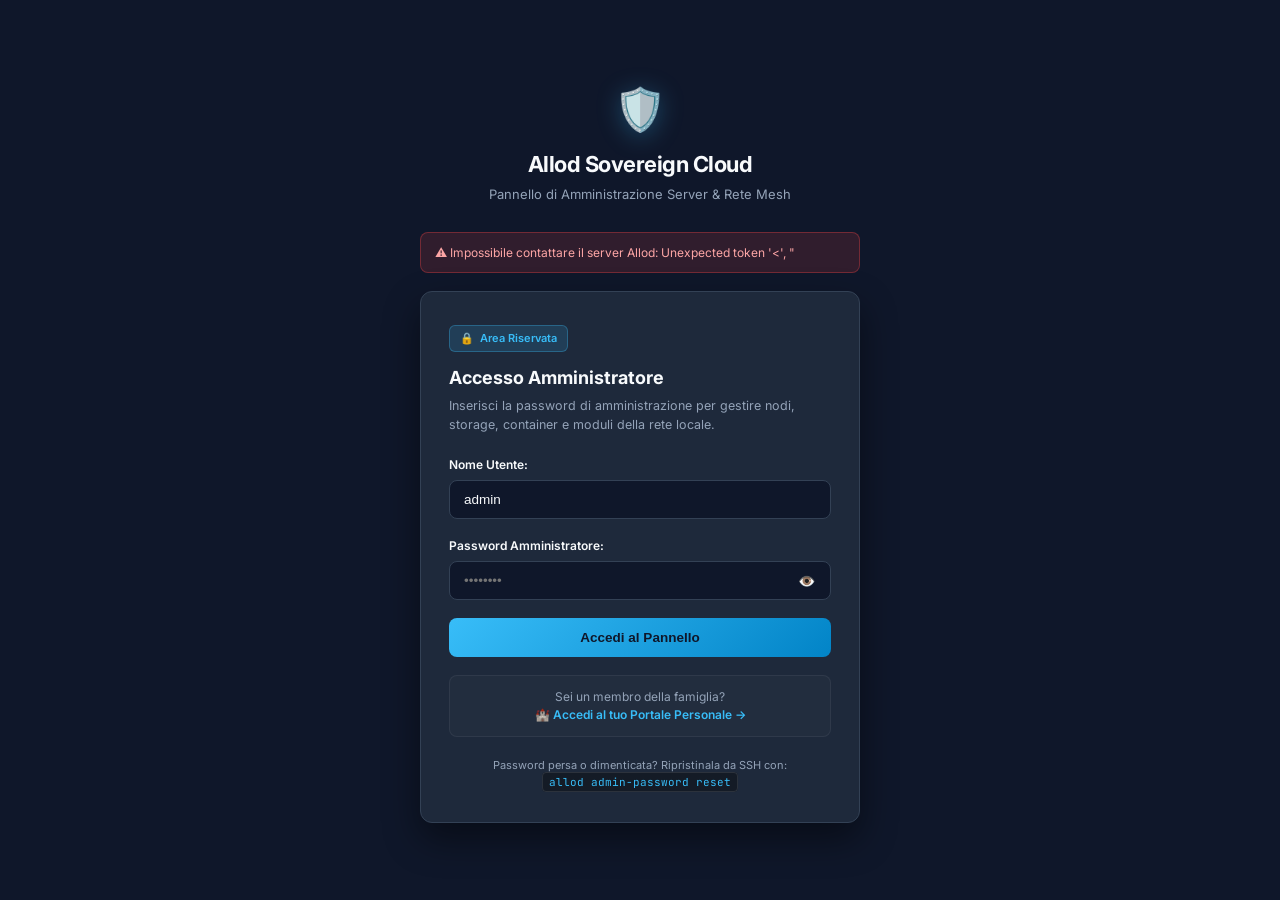
==== cmd/allod-panel/web/login.html @ a7abf9b8 "feat(security): implement panel admin protection and family user self-service portal" ====
<!DOCTYPE html>
<html lang="it">
<head>
  <meta charset="UTF-8">
  <meta name="viewport" content="width=device-width, initial-scale=1.0">
  <title>Allod — Accesso Amministratore</title>
  <link rel="stylesheet" href="style.css">
  <link rel="preconnect" href="https://fonts.googleapis.com">
  <link rel="preconnect" href="https://fonts.gstatic.com" crossorigin>
  <link href="https://fonts.googleapis.com/css2?family=Inter:wght@400;500;600;700&family=JetBrains+Mono:wght@400;500;600&display=swap" rel="stylesheet">
  <script>
    (function() {
      const saved = localStorage.getItem('allod_theme');
      if (saved && saved !== 'default') {
        document.documentElement.setAttribute('data-theme', saved);
      }
    })();
  </script>
  <style>
    body {
      background-color: var(--bg-dark, #0f172a);
      color: var(--text-main, #f8fafc);
      font-family: var(--font-main, 'Inter', sans-serif);
      min-height: 100vh;
      display: flex;
      flex-direction: column;
      align-items: center;
      justify-content: center;
      padding: 24px 16px;
      margin: 0;
    }
    .auth-container {
      width: 100%;
      max-width: 440px;
    }
    .auth-brand {
      text-align: center;
      margin-bottom: 28px;
    }
    .auth-logo-icon {
      font-size: 42px;
      display: inline-block;
      margin-bottom: 8px;
      filter: drop-shadow(0 4px 12px rgba(56, 189, 248, 0.3));
    }
    .auth-brand-title {
      font-size: 22px;
      font-weight: 700;
      letter-spacing: -0.5px;
      margin: 0;
      color: var(--text-main, #f8fafc);
    }
    .auth-brand-sub {
      font-size: 13px;
      color: var(--text-muted, #94a3b8);
      margin-top: 4px;
    }
    .auth-card {
      background: var(--card-bg, #1e293b);
      border: 1px solid var(--card-border, #334155);
      border-radius: var(--radius, 14px);
      padding: 32px 28px;
      box-shadow: 0 16px 36px rgba(0, 0, 0, 0.45);
      position: relative;
    }
    .card-header-badge {
      display: inline-flex;
      align-items: center;
      gap: 6px;
      padding: 4px 10px;
      border-radius: 6px;
      font-size: 11px;
      font-weight: 600;
      margin-bottom: 12px;
    }
    .badge-primary {
      background: var(--primary-light, rgba(56, 189, 248, 0.15));
      color: var(--primary, #38bdf8);
      border: 1px solid rgba(56, 189, 248, 0.3);
    }
    .badge-setup {
      background: rgba(245, 158, 11, 0.15);
      color: var(--warning, #f59e0b);
      border: 1px solid rgba(245, 158, 11, 0.3);
    }
    .auth-card-title {
      font-size: 18px;
      font-weight: 700;
      margin-bottom: 6px;
      color: var(--text-main, #f8fafc);
    }
    .auth-card-desc {
      font-size: 12.5px;
      color: var(--text-muted, #94a3b8);
      line-height: 1.5;
      margin-bottom: 22px;
    }
    .form-group {
      margin-bottom: 18px;
      position: relative;
    }
    .form-label {
      display: block;
      font-size: 12px;
      font-weight: 600;
      color: var(--text-main, #f8fafc);
      margin-bottom: 6px;
    }
    .input-wrapper {
      position: relative;
      display: flex;
      align-items: center;
    }
    .form-input {
      width: 100%;
      padding: 11px 40px 11px 14px;
      background: var(--input-bg, #0f172a);
      border: 1px solid var(--card-border, #334155);
      border-radius: 8px;
      color: var(--text-main, #f8fafc);
      font-size: 13.5px;
      outline: none;
      transition: var(--transition, all 0.2s);
    }
    .form-input:focus {
      border-color: var(--primary, #38bdf8);
      box-shadow: 0 0 0 3px var(--primary-light, rgba(56, 189, 248, 0.15));
    }
    .btn-toggle-eye {
      position: absolute;
      right: 12px;
      background: transparent;
      border: none;
      color: var(--text-muted, #94a3b8);
      cursor: pointer;
      font-size: 14px;
      padding: 4px;
    }
    .btn-toggle-eye:hover {
      color: var(--text-main, #f8fafc);
    }
    .auth-alert {
      padding: 11px 14px;
      border-radius: 8px;
      font-size: 12px;
      line-height: 1.45;
      margin-bottom: 18px;
      display: flex;
      align-items: flex-start;
      gap: 8px;
    }
    .auth-alert-danger {
      background: rgba(239, 68, 68, 0.15);
      border: 1px solid rgba(239, 68, 68, 0.35);
      color: #fca5a5;
    }
    .auth-alert-success {
      background: rgba(16, 185, 129, 0.15);
      border: 1px solid rgba(16, 185, 129, 0.35);
      color: #6ee7b7;
    }
    .btn-submit {
      width: 100%;
      padding: 12px 18px;
      background: var(--primary-gradient, linear-gradient(135deg, #38bdf8 0%, #0284c7 100%));
      color: var(--primary-text, #0f172a);
      border: none;
      border-radius: 8px;
      font-size: 13.5px;
      font-weight: 700;
      cursor: pointer;
      display: flex;
      align-items: center;
      justify-content: center;
      gap: 8px;
      transition: var(--transition, all 0.2s);
      margin-top: 10px;
    }
    .btn-submit:hover {
      filter: brightness(1.1);
      box-shadow: 0 4px 14px rgba(56, 189, 248, 0.35);
    }
    .btn-submit:disabled {
      opacity: 0.6;
      cursor: not-allowed;
    }
    .portal-link-box {
      margin-top: 18px;
      padding: 12px 14px;
      border-radius: 8px;
      background: rgba(255, 255, 255, 0.02);
      border: 1px solid rgba(255, 255, 255, 0.06);
      text-align: center;
      font-size: 12px;
      color: var(--text-muted, #94a3b8);
    }
    .portal-link-box a {
      color: var(--primary, #38bdf8);
      text-decoration: none;
      font-weight: 600;
    }
    .portal-link-box a:hover {
      text-decoration: underline;
    }
    .cli-note {
      text-align: center;
      margin-top: 20px;
      font-size: 11px;
      color: var(--text-muted, #94a3b8);
      line-height: 1.5;
    }
    .cli-note code {
      background: rgba(0, 0, 0, 0.35);
      border: 1px solid rgba(255, 255, 255, 0.1);
      padding: 2px 6px;
      border-radius: 4px;
      color: var(--primary, #38bdf8);
      font-family: 'JetBrains Mono', monospace;
    }
    .hidden { display: none !important; }
    .loading-spinner {
      display: inline-block;
      width: 14px;
      height: 14px;
      border: 2px solid rgba(255,255,255,0.3);
      border-radius: 50%;
      border-top-color: currentColor;
      animation: spin 0.8s linear infinite;
    }
    @keyframes spin {
      to { transform: rotate(360deg); }
    }
  </style>
</head>
<body>

  <div class="auth-container">
    <!-- Brand Header -->
    <div class="auth-brand">
      <div class="auth-logo-icon">🛡️</div>
      <h1 class="auth-brand-title">Allod Sovereign Cloud</h1>
      <p class="auth-brand-sub">Pannello di Amministrazione Server & Rete Mesh</p>
    </div>

    <!-- Alert Message -->
    <div id="auth-alert" class="auth-alert hidden"></div>

    <!-- 1. LOGIN CARD (Existing Setup) -->
    <div id="view-login" class="auth-card hidden">
      <div class="card-header-badge badge-primary">
        <span>🔒</span> <span>Area Riservata</span>
      </div>
      <h2 class="auth-card-title">Accesso Amministratore</h2>
      <p class="auth-card-desc">
        Inserisci la password di amministrazione per gestire nodi, storage, container e moduli della rete locale.
      </p>

      <form id="form-login" onsubmit="event.preventDefault(); submitLogin();">
        <div class="form-group">
          <label class="form-label" for="login-username">Nome Utente:</label>
          <div class="input-wrapper">
            <input type="text" id="login-username" class="form-input" value="admin" autocomplete="username" required>
          </div>
        </div>

        <div class="form-group">
          <label class="form-label" for="login-password">Password Amministratore:</label>
          <div class="input-wrapper">
            <input type="password" id="login-password" class="form-input" placeholder="••••••••" autocomplete="current-password" required>
            <button type="button" class="btn-toggle-eye" onclick="togglePassVisibility('login-password', this)">👁️</button>
          </div>
        </div>

        <button type="submit" id="btn-login" class="btn-submit">
          <span>Accedi al Pannello</span>
        </button>
      </form>

      <div class="portal-link-box">
        Sei un membro della famiglia?
        <br>
        <a href="/portal">🏰 Accedi al tuo Portale Personale →</a>
      </div>

      <div class="cli-note">
        Password persa o dimenticata? Ripristinala da SSH con:
        <br>
        <code>allod admin-password reset</code>
      </div>
    </div>

    <!-- 2. SETUP CARD (First Run) -->
    <div id="view-setup" class="auth-card hidden">
      <div class="card-header-badge badge-setup">
        <span>✨</span> <span>Primo Avvio Allod</span>
      </div>
      <h2 class="auth-card-title">Configurazione Iniziale</h2>
      <p class="auth-card-desc">
        Crea la password principale per proteggere il tuo server e abilitare la gestione di storage, utenti e moduli.
      </p>

      <form id="form-setup" onsubmit="event.preventDefault(); submitSetup();">
        <div class="form-group">
          <label class="form-label" for="setup-password">Nuova Password Amministratore:</label>
          <div class="input-wrapper">
            <input type="password" id="setup-password" class="form-input" placeholder="Minimo 6 caratteri" minlength="6" required>
            <button type="button" class="btn-toggle-eye" onclick="togglePassVisibility('setup-password', this)">👁️</button>
          </div>
        </div>

        <div class="form-group">
          <label class="form-label" for="setup-confirm">Conferma Password:</label>
          <div class="input-wrapper">
            <input type="password" id="setup-confirm" class="form-input" placeholder="Ripeti la password" minlength="6" required>
            <button type="button" class="btn-toggle-eye" onclick="togglePassVisibility('setup-confirm', this)">👁️</button>
          </div>
        </div>

        <button type="submit" id="btn-setup" class="btn-submit">
          <span>🚀 Attiva Server & Entra nella Dashboard</span>
        </button>
      </form>

      <div class="cli-note">
        La password sarà protetta con derivazione crittografica e salt univoco salvato nel database locale <code>state.db</code>.
      </div>
    </div>

    <!-- 3. LOADING CARD -->
    <div id="view-loading" class="auth-card" style="text-align: center; padding: 48px 24px;">
      <div class="loading-spinner" style="width: 28px; height: 28px; border-width: 3px; color: var(--primary, #38bdf8); margin-bottom: 12px;"></div>
      <div style="font-size: 13.5px; color: var(--text-muted, #94a3b8);">Verifica stato sicurezza server...</div>
    </div>

  </div>

  <script>
    function showAlert(msg, isError = true) {
      const el = document.getElementById('auth-alert');
      el.className = 'auth-alert ' + (isError ? 'auth-alert-danger' : 'auth-alert-success');
      el.innerHTML = (isError ? '⚠️ ' : '✓ ') + msg;
      el.classList.remove('hidden');
    }

    function hideAlert() {
      document.getElementById('auth-alert').classList.add('hidden');
    }

    function togglePassVisibility(inputId, btn) {
      const input = document.getElementById(inputId);
      if (input.type === 'password') {
        input.type = 'text';
        btn.innerText = '🙈';
      } else {
        input.type = 'password';
        btn.innerText = '👁️';
      }
    }

    async function checkStatus() {
      try {
        const res = await fetch('/api/auth/status');
        const data = await res.json();

        document.getElementById('view-loading').classList.add('hidden');

        if (data.status === 'ok') {
          const authData = data.data || {};
          if (authData.authenticated) {
            // Already logged in as admin, go straight to dashboard
            window.location.href = '/';
            return;
          }

          if (authData.configured) {
            document.getElementById('view-login').classList.remove('hidden');
            setTimeout(() => document.getElementById('login-password').focus(), 100);
          } else {
            document.getElementById('view-setup').classList.remove('hidden');
            setTimeout(() => document.getElementById('setup-password').focus(), 100);
          }
        } else {
          showAlert('Errore verifica stato server: ' + (data.message || 'sconosciuto'));
          document.getElementById('view-login').classList.remove('hidden');
        }
      } catch (err) {
        document.getElementById('view-loading').classList.add('hidden');
        showAlert('Impossibile contattare il server Allod: ' + err.message);
        document.getElementById('view-login').classList.remove('hidden');
      }
    }

    async function submitLogin() {
      hideAlert();
      const btn = document.getElementById('btn-login');
      const username = document.getElementById('login-username').value.trim();
      const password = document.getElementById('login-password').value;

      btn.disabled = true;
      btn.innerHTML = '<span class="loading-spinner"></span> <span>Accesso in corso...</span>';

      try {
        const res = await fetch('/api/auth/login', {
          method: 'POST',
          headers: { 'Content-Type': 'application/json' },
          body: JSON.stringify({ username, password })
        });
        const data = await res.json();

        if (res.ok && data.status === 'ok') {
          btn.innerHTML = '<span>✓ Accesso Riuscito!</span>';
          window.location.href = '/';
        } else {
          showAlert(data.message || 'Credenziali non valide');
          btn.disabled = false;
          btn.innerHTML = '<span>Accedi al Pannello</span>';
          document.getElementById('login-password').focus();
        }
      } catch (err) {
        showAlert('Errore di connessione: ' + err.message);
        btn.disabled = false;
        btn.innerHTML = '<span>Accedi al Pannello</span>';
      }
    }

    async function submitSetup() {
      hideAlert();
      const btn = document.getElementById('btn-setup');
      const p1 = document.getElementById('setup-password').value;
      const p2 = document.getElementById('setup-confirm').value;

      if (p1.length < 6) {
        showAlert('La password deve contenere almeno 6 caratteri');
        return;
      }
      if (p1 !== p2) {
        showAlert('Le password inserite non coincidono');
        return;
      }

      btn.disabled = true;
      btn.innerHTML = '<span class="loading-spinner"></span> <span>Salvataggio e attivazione...</span>';

      try {
        const res = await fetch('/api/auth/setup', {
          method: 'POST',
          headers: { 'Content-Type': 'application/json' },
          body: JSON.stringify({ password: p1 })
        });
        const data = await res.json();

        if (res.ok && data.status === 'ok') {
          showAlert('Password salvata con successo! Reindirizzamento...', false);
          btn.innerHTML = '<span>✓ Attivato!</span>';
          setTimeout(() => {
            window.location.href = '/';
          }, 600);
        } else {
          showAlert(data.message || 'Errore durante la configurazione');
          btn.disabled = false;
          btn.innerHTML = '<span>🚀 Attiva Server & Entra nella Dashboard</span>';
        }
      } catch (err) {
        showAlert('Errore di rete: ' + err.message);
        btn.disabled = false;
        btn.innerHTML = '<span>🚀 Attiva Server & Entra nella Dashboard</span>';
      }
    }

    checkStatus();
  </script>
</body>
</html>
---- cmd/allod-panel/web/style.css ----
/* ==========================================================================
   THEMES SYSTEM
   ========================================================================== */

/* 1. Default Slate (Current Baseline) */
:root {
  --bg-dark: #0f172a;
  --bg-sidebar: #090d16;
  --card-bg: #1e293b;
  --card-border: #334155;
  --text-main: #f8fafc;
  --text-muted: #94a3b8;
  --primary: #38bdf8;
  --primary-hover: #0ea5e9;
  --primary-gradient: linear-gradient(135deg, #38bdf8 0%, #0284c7 100%);
  --primary-light: rgba(56, 189, 248, 0.15);
  --primary-text: #0f172a;
  --success: #10b981;
  --warning: #f59e0b;
  --danger: #ef4444;
  --console-bg: #090d16;
  --input-bg: #0f172a;
  --radius: 12px;
  --font-main: 'Inter', system-ui, -apple-system, sans-serif;
  --font-display: 'Inter', system-ui, -apple-system, sans-serif;
  --card-shadow: 0 4px 6px -1px rgba(0, 0, 0, 0.2);
  --transition: all 0.2s ease-in-out;
}

/* 2. Theme: Moderno (Creative Tim Material Dashboard) */
[data-theme="moderno"] {
  --bg-dark: #1a2035;
  --bg-sidebar: #1f283e;
  --card-bg: #202940;
  --card-border: rgba(255, 255, 255, 0.08);
  --text-main: #ffffff;
  --text-muted: #8b9bb4;
  --primary: #e91e63;
  --primary-hover: #d81b60;
  --primary-gradient: linear-gradient(195deg, #ec407a 0%, #d81b60 100%);
  --primary-light: rgba(233, 30, 99, 0.16);
  --primary-text: #ffffff;
  --success: #4caf50;
  --warning: #fb8c00;
  --danger: #f44336;
  --console-bg: #14192b;
  --input-bg: #161b2d;
  --radius: 16px;
  --font-main: 'Roboto', 'Inter', system-ui, sans-serif;
  --font-display: 'Roboto', 'Inter', system-ui, sans-serif;
  --card-shadow: 0 4px 20px 0 rgba(0, 0, 0, 0.14), 0 7px 10px -5px rgba(233, 30, 99, 0.15);
}

[data-theme="moderno"] .sidebar {
  border-right: 1px solid rgba(255, 255, 255, 0.06);
}

[data-theme="moderno"] .nav-item.active {
  background: linear-gradient(195deg, #ec407a 0%, #d81b60 100%) !important;
  color: #ffffff !important;
  box-shadow: 0 4px 20px 0 rgba(0, 0, 0, 0.14), 0 7px 10px -5px rgba(233, 30, 99, 0.4);
}

[data-theme="moderno"] .btn-primary,
[data-theme="moderno"] .launchpad-btn-primary {
  background: linear-gradient(195deg, #ec407a 0%, #d81b60 100%) !important;
  color: #ffffff !important;
  box-shadow: 0 3px 5px -1px rgba(233, 30, 99, 0.2), 0 2px 3px -1px rgba(233, 30, 99, 0.2) !important;
}

[data-theme="moderno"] .btn-primary:hover,
[data-theme="moderno"] .launchpad-btn-primary:hover {
  background: linear-gradient(195deg, #f06292 0%, #e91e63 100%) !important;
  box-shadow: 0 5px 12px rgba(233, 30, 99, 0.35) !important;
}

[data-theme="moderno"] .card,
[data-theme="moderno"] .module-card,
[data-theme="moderno"] .launchpad-card {
  border-radius: 16px;
}

/* 3. Theme: CIA // Tactical (Tom Clancy: Jack Ryan, Splinter Cell, Ghost Recon) */
[data-theme="cia"] {
  --bg-dark: #040806;
  --bg-sidebar: #020503;
  --card-bg: rgba(8, 19, 13, 0.90);
  --card-border: #1a3824;
  --card-border-active: #00ff66;
  --text-main: #f0faf3;
  --text-muted: #8faea0;
  --text-dim: #608873;
  --primary: #00ff66;
  --primary-hover: #33ff85;
  --primary-gradient: linear-gradient(135deg, #00ff66 0%, #00b347 100%);
  --primary-light: rgba(0, 255, 102, 0.16);
  --primary-text: #020704;
  --success: #00ff66;
  --warning: #ffb300;
  --danger: #ff3344;
  --info: #00e5ff;
  --console-bg: #020604;
  --input-bg: #060e08;
  --radius: 3px;
  --font-main: 'Rajdhani', 'Inter', -apple-system, sans-serif;
  --font-display: 'Rajdhani', sans-serif;
  --font-mono: 'Share Tech Mono', 'JetBrains Mono', monospace;
  --card-shadow: 0 4px 25px rgba(0, 0, 0, 0.6), inset 0 0 20px rgba(0, 255, 102, 0.03);
}

/* TACTICAL ANIMATED BACKGROUND (Active only in CIA theme) */
.tactical-bg-layer {
  display: none;
}

[data-theme="cia"] .tactical-bg-layer {
  display: block;
  position: fixed;
  inset: 0;
  z-index: 0;
  pointer-events: none;
  overflow: hidden;
  background-color: #040806;
}

/* Radar & Tactical Grid */
[data-theme="cia"] .tactical-grid {
  position: absolute;
  inset: 0;
  background-image: 
    linear-gradient(to right, rgba(0, 255, 102, 0.035) 1px, transparent 1px),
    linear-gradient(to bottom, rgba(0, 255, 102, 0.035) 1px, transparent 1px),
    radial-gradient(circle at center, rgba(0, 255, 102, 0.08) 1.5px, transparent 1.5px);
  background-size: 50px 50px, 50px 50px, 150px 150px;
  opacity: 0.85;
}

/* Concentric Radar Range Rings */
[data-theme="cia"] .tactical-radar-rings {
  position: absolute;
  top: 50%;
  left: 55%;
  width: 1300px;
  height: 1300px;
  transform: translate(-50%, -50%);
  border-radius: 50%;
  box-shadow: 
    0 0 0 160px rgba(0, 255, 102, 0.012),
    0 0 0 320px rgba(0, 255, 102, 0.015),
    0 0 0 480px rgba(0, 255, 102, 0.018),
    0 0 0 640px rgba(0, 255, 102, 0.022);
  border: 1px dashed rgba(0, 255, 102, 0.09);
  pointer-events: none;
}

/* Rotating Radar Beam (Sonar/AWACS Sweep) */
[data-theme="cia"] .tactical-radar-sweep {
  position: absolute;
  top: 50%;
  left: 55%;
  width: 1300px;
  height: 1300px;
  transform: translate(-50%, -50%);
  border-radius: 50%;
  background: conic-gradient(
    from 0deg,
    transparent 0deg,
    transparent 280deg,
    rgba(0, 255, 102, 0.02) 310deg,
    rgba(0, 255, 102, 0.08) 350deg,
    rgba(0, 255, 102, 0.22) 360deg
  );
  animation: tacticalRadarSweep 12s linear infinite;
  mask-image: radial-gradient(circle at center, black 0%, black 50%, transparent 68%);
  -webkit-mask-image: radial-gradient(circle at center, black 0%, black 50%, transparent 68%);
  pointer-events: none;
}

@keyframes tacticalRadarSweep {
  from { transform: translate(-50%, -50%) rotate(0deg); }
  to { transform: translate(-50%, -50%) rotate(360deg); }
}

/* Horizontal Scanning Laser (Ghost Recon Cross-Com / Splinter Cell NVG) */
[data-theme="cia"] .tactical-scanline {
  position: absolute;
  left: 0;
  right: 0;
  height: 2px;
  background: linear-gradient(90deg, transparent 0%, rgba(0, 255, 102, 0.2) 20%, rgba(0, 255, 102, 0.8) 50%, rgba(0, 255, 102, 0.2) 80%, transparent 100%);
  box-shadow: 0 0 12px rgba(0, 255, 102, 0.5), 0 0 24px rgba(0, 255, 102, 0.2);
  animation: tacticalScanline 8s cubic-bezier(0.4, 0, 0.2, 1) infinite;
  pointer-events: none;
}

@keyframes tacticalScanline {
  0% { top: -2%; opacity: 0; }
  10% { opacity: 0.85; }
  90% { opacity: 0.85; }
  100% { top: 102%; opacity: 0; }
}

/* Corner HUD Crosshairs */
[data-theme="cia"] .tactical-crosshair {
  position: absolute;
  width: 20px;
  height: 20px;
  border-color: rgba(0, 255, 102, 0.35);
  border-style: solid;
  pointer-events: none;
}
[data-theme="cia"] .tactical-crosshair.ch-tl { top: 16px; left: 16px; border-width: 2px 0 0 2px; }
[data-theme="cia"] .tactical-crosshair.ch-tr { top: 16px; right: 16px; border-width: 2px 2px 0 0; }
[data-theme="cia"] .tactical-crosshair.ch-bl { bottom: 16px; left: 16px; border-width: 0 0 2px 2px; }
[data-theme="cia"] .tactical-crosshair.ch-br { bottom: 16px; right: 16px; border-width: 0 2px 2px 0; }

/* Tactical HUD Telemetry Markings */
[data-theme="cia"] .tactical-hud-telemetry {
  position: absolute;
  font-family: 'Share Tech Mono', monospace;
  font-size: 10px;
  letter-spacing: 1.2px;
  color: rgba(0, 255, 102, 0.35);
  user-select: none;
  pointer-events: none;
}
[data-theme="cia"] .tactical-hud-telemetry.top-left { top: 20px; left: 45px; }
[data-theme="cia"] .tactical-hud-telemetry.top-right { top: 20px; right: 45px; text-align: right; }
[data-theme="cia"] .tactical-hud-telemetry.bottom-left { bottom: 20px; left: 45px; }
[data-theme="cia"] .tactical-hud-telemetry.bottom-right { bottom: 20px; right: 45px; text-align: right; }

/* Vignette Shadow */
[data-theme="cia"] .tactical-vignette {
  position: absolute;
  inset: 0;
  background: radial-gradient(circle at center, transparent 40%, rgba(2, 6, 4, 0.85) 100%);
  pointer-events: none;
}

/* Tactical HUD Cards with Ghost Recon / Splinter Cell L-Brackets */
[data-theme="cia"] .card,
[data-theme="cia"] .module-card,
[data-theme="cia"] .launchpad-card {
  position: relative;
  background: rgba(8, 19, 13, 0.90) !important;
  border: 1px solid #1a3824 !important;
  border-radius: 3px !important;
  backdrop-filter: blur(8px);
  -webkit-backdrop-filter: blur(8px);
  box-shadow: 0 4px 20px rgba(0, 0, 0, 0.5), inset 0 0 15px rgba(0, 255, 102, 0.02) !important;
  transition: border-color 0.2s, box-shadow 0.2s, transform 0.2s;
}

[data-theme="cia"] .card::before,
[data-theme="cia"] .module-card::before,
[data-theme="cia"] .launchpad-card::before {
  content: '';
  position: absolute;
  top: -1px;
  left: -1px;
  width: 8px;
  height: 8px;
  border-top: 2px solid #00ff66;
  border-left: 2px solid #00ff66;
  pointer-events: none;
  z-index: 2;
}

[data-theme="cia"] .card::after,
[data-theme="cia"] .module-card::after,
[data-theme="cia"] .launchpad-card::after {
  content: '';
  position: absolute;
  bottom: -1px;
  right: -1px;
  width: 8px;
  height: 8px;
  border-bottom: 2px solid #00ff66;
  border-right: 2px solid #00ff66;
  pointer-events: none;
  z-index: 2;
}

[data-theme="cia"] .card:hover,
[data-theme="cia"] .module-card:hover,
[data-theme="cia"] .launchpad-card:hover {
  border-color: #00ff66 !important;
  box-shadow: 0 6px 28px rgba(0, 255, 102, 0.16), inset 0 0 20px rgba(0, 255, 102, 0.04) !important;
}

/* Typography & Titles */
[data-theme="cia"] .card-header h3,
[data-theme="cia"] .topbar-title h1,
[data-theme="cia"] .launchpad-title,
[data-theme="cia"] .module-title {
  font-family: 'Rajdhani', sans-serif !important;
  font-weight: 700 !important;
  letter-spacing: 1.2px !important;
  text-transform: uppercase !important;
  color: #f0faf3 !important;
}

[data-theme="cia"] .subtitle {
  font-family: 'Share Tech Mono', monospace !important;
  font-size: 12px !important;
  color: #8faea0 !important;
  letter-spacing: 0.5px !important;
}

[data-theme="cia"] .logo h2 {
  font-family: 'Rajdhani', sans-serif !important;
  font-weight: 700 !important;
  letter-spacing: 2px !important;
  text-transform: uppercase !important;
  color: #00ff66 !important;
  text-shadow: 0 0 12px rgba(0, 255, 102, 0.4) !important;
}

/* Sidebar & Navigation */
[data-theme="cia"] .sidebar {
  background: rgba(2, 5, 3, 0.96) !important;
  border-right: 1px solid #1a3824 !important;
  backdrop-filter: blur(10px);
  -webkit-backdrop-filter: blur(10px);
}

[data-theme="cia"] .nav-item {
  font-family: 'Rajdhani', sans-serif !important;
  font-weight: 600 !important;
  font-size: 15px !important;
  letter-spacing: 0.8px !important;
  color: #8faea0 !important;
  border-radius: 2px !important;
}

[data-theme="cia"] .nav-item:hover {
  color: #00ff66 !important;
  background: rgba(0, 255, 102, 0.08) !important;
}

[data-theme="cia"] .nav-item.active {
  background: rgba(0, 255, 102, 0.16) !important;
  color: #00ff66 !important;
  border-left: 3px solid #00ff66 !important;
  border-radius: 2px !important;
  box-shadow: 0 0 15px rgba(0, 255, 102, 0.15), inset 0 0 10px rgba(0, 255, 102, 0.08) !important;
}

[data-theme="cia"] .node-badge {
  background: #07130c !important;
  border: 1px solid #1a3824 !important;
  border-radius: 3px !important;
}

[data-theme="cia"] .node-title {
  font-family: 'Share Tech Mono', monospace !important;
  color: #00ff66 !important;
}

[data-theme="cia"] .node-subtitle {
  color: #8faea0 !important;
  font-family: 'Share Tech Mono', monospace !important;
  font-size: 10px !important;
  letter-spacing: 0.5px !important;
}

/* Buttons */
[data-theme="cia"] .btn {
  font-family: 'Rajdhani', sans-serif !important;
  letter-spacing: 0.8px !important;
  font-weight: 700 !important;
  text-transform: uppercase !important;
  border-radius: 3px !important;
}

[data-theme="cia"] .btn-primary,
[data-theme="cia"] .launchpad-btn-primary {
  background: linear-gradient(135deg, #00ff66 0%, #00b347 100%) !important;
  color: #020704 !important;
  box-shadow: 0 0 15px rgba(0, 255, 102, 0.35) !important;
}

[data-theme="cia"] .btn-primary:hover,
[data-theme="cia"] .launchpad-btn-primary:hover {
  background: linear-gradient(135deg, #33ff85 0%, #00ff66 100%) !important;
  box-shadow: 0 0 22px rgba(0, 255, 102, 0.55) !important;
}

[data-theme="cia"] .btn-secondary,
[data-theme="cia"] .launchpad-btn-secondary {
  background: rgba(16, 36, 24, 0.85) !important;
  border: 1px solid #1a3824 !important;
  color: #d4ebd9 !important;
}

[data-theme="cia"] .btn-secondary:hover,
[data-theme="cia"] .launchpad-btn-secondary:hover {
  background: rgba(26, 56, 36, 0.95) !important;
  border-color: #00ff66 !important;
  color: #00ff66 !important;
}

[data-theme="cia"] .btn-warning {
  background: #ffb300 !important;
  color: #020704 !important;
  box-shadow: 0 0 12px rgba(255, 179, 0, 0.35) !important;
}

[data-theme="cia"] .btn-danger {
  background: #ff3344 !important;
  color: #ffffff !important;
  box-shadow: 0 0 12px rgba(255, 51, 68, 0.35) !important;
}

/* Outline Buttons */
[data-theme="cia"] .btn-outline-primary {
  border-color: #00ff66 !important;
  color: #00ff66 !important;
  background: transparent !important;
  box-shadow: 0 0 8px rgba(0, 255, 102, 0.2);
}
[data-theme="cia"] .btn-outline-primary:hover {
  background: #00ff66 !important;
  color: #020704 !important;
  box-shadow: 0 0 16px rgba(0, 255, 102, 0.5);
}
[data-theme="cia"] .btn-outline-secondary {
  border-color: #1a3824 !important;
  color: #8faea0 !important;
  background: transparent !important;
}
[data-theme="cia"] .btn-outline-secondary:hover {
  border-color: #00ff66 !important;
  color: #00ff66 !important;
  background: rgba(0, 255, 102, 0.1) !important;
}
[data-theme="cia"] .btn-outline-info {
  border-color: #00e5ff !important;
  color: #00e5ff !important;
  background: transparent !important;
  box-shadow: 0 0 8px rgba(0, 229, 255, 0.2);
}
[data-theme="cia"] .btn-outline-info:hover {
  background: #00e5ff !important;
  color: #020704 !important;
}
[data-theme="cia"] .btn-outline-warning {
  border-color: #ffb300 !important;
  color: #ffb300 !important;
  background: transparent !important;
  box-shadow: 0 0 8px rgba(255, 179, 0, 0.2);
}
[data-theme="cia"] .btn-outline-warning:hover {
  background: #ffb300 !important;
  color: #020704 !important;
}

/* Badges */
[data-theme="cia"] .badge {
  font-family: 'Share Tech Mono', monospace !important;
  letter-spacing: 0.6px !important;
  border-radius: 3px !important;
}
[data-theme="cia"] .badge-success {
  background: rgba(0, 255, 102, 0.16) !important;
  color: #00ff66 !important;
  border: 1px solid rgba(0, 255, 102, 0.45) !important;
  box-shadow: 0 0 8px rgba(0, 255, 102, 0.25) !important;
}
[data-theme="cia"] .badge-warning {
  background: rgba(255, 179, 0, 0.16) !important;
  color: #ffb300 !important;
  border: 1px solid rgba(255, 179, 0, 0.45) !important;
  box-shadow: 0 0 8px rgba(255, 179, 0, 0.25) !important;
}
[data-theme="cia"] .badge-danger {
  background: rgba(255, 51, 68, 0.16) !important;
  color: #ff3344 !important;
  border: 1px solid rgba(255, 51, 68, 0.45) !important;
  box-shadow: 0 0 8px rgba(255, 51, 68, 0.25) !important;
}
[data-theme="cia"] .badge-info,
[data-theme="cia"] .badge-primary {
  background: rgba(0, 229, 255, 0.16) !important;
  color: #00e5ff !important;
  border: 1px solid rgba(0, 229, 255, 0.45) !important;
  box-shadow: 0 0 8px rgba(0, 229, 255, 0.25) !important;
}
[data-theme="cia"] .badge-purple {
  background: rgba(168, 85, 247, 0.16) !important;
  color: #c084fc !important;
  border: 1px solid rgba(168, 85, 247, 0.45) !important;
}

/* Launchpad Hub */
[data-theme="cia"] .launchpad-toolbar {
  background: rgba(8, 19, 13, 0.90) !important;
  border: 1px solid #1a3824 !important;
  border-radius: 3px !important;
}
[data-theme="cia"] .launchpad-card {
  background: linear-gradient(145deg, rgba(12, 28, 19, 0.95) 0%, rgba(6, 14, 10, 0.95) 100%) !important;
}
[data-theme="cia"] .launchpad-desc {
  color: #8faea0 !important;
  font-size: 13px !important;
  line-height: 1.5 !important;
}
[data-theme="cia"] .launchpad-subtitle {
  color: #00ff66 !important;
  font-family: 'Share Tech Mono', monospace !important;
  letter-spacing: 1px !important;
  text-transform: uppercase !important;
}
[data-theme="cia"] .launchpad-endpoint {
  background: #040a06 !important;
  border: 1px solid #1a3824 !important;
  color: #00ff66 !important;
  font-family: 'Share Tech Mono', monospace !important;
  letter-spacing: 0.5px !important;
}

/* Module Tier Sections */
[data-theme="cia"] .module-tier-section {
  background: rgba(8, 19, 13, 0.85) !important;
  border: 1px solid #1a3824 !important;
}
[data-theme="cia"] .module-tier-section.tier-core {
  border-top: 3px solid #00ff66 !important;
  box-shadow: 0 0 20px rgba(0, 255, 102, 0.1) !important;
}
[data-theme="cia"] .module-tier-section.tier-recommended {
  border-top: 3px solid #ffb300 !important;
  box-shadow: 0 0 20px rgba(255, 179, 0, 0.1) !important;
}
[data-theme="cia"] .module-tier-section.tier-optional {
  border-top: 3px solid #00e5ff !important;
  box-shadow: 0 0 20px rgba(0, 229, 255, 0.1) !important;
}
[data-theme="cia"] .module-tier-title {
  font-family: 'Rajdhani', sans-serif !important;
  letter-spacing: 1px !important;
  text-transform: uppercase !important;
}
[data-theme="cia"] .module-tier-desc,
[data-theme="cia"] .module-meta,
[data-theme="cia"] .grants-list {
  color: #8faea0 !important;
}
[data-theme="cia"] .module-card-locked {
  background: rgba(10, 18, 13, 0.75) !important;
  border: 1px dashed rgba(80, 120, 95, 0.4) !important;
}
[data-theme="cia"] .module-card-locked::before {
  background: #466854 !important;
}
[data-theme="cia"] .module-tier-count {
  background: rgba(4, 10, 7, 0.75) !important;
  border-color: #1a3824 !important;
  color: #8faea0 !important;
  font-family: 'Share Tech Mono', monospace !important;
}

/* Form Controls & Inputs */
[data-theme="cia"] .form-control {
  background: #060e08 !important;
  border: 1px solid #1a3824 !important;
  color: #f0faf3 !important;
  font-family: 'Share Tech Mono', monospace !important;
  border-radius: 3px !important;
}
[data-theme="cia"] .form-control:focus {
  border-color: #00ff66 !important;
  box-shadow: 0 0 10px rgba(0, 255, 102, 0.3) !important;
}
[data-theme="cia"] select.form-control option {
  background: #08130d !important;
  color: #f0faf3 !important;
}
[data-theme="cia"] .lang-selector {
  background: rgba(4, 10, 7, 0.85) !important;
  border-color: #1a3824 !important;
}
[data-theme="cia"] .btn-lang.active {
  background: #00ff66 !important;
  color: #020704 !important;
  font-weight: 700 !important;
}
[data-theme="cia"] .btn-lang {
  color: #8faea0 !important;
  font-family: 'Share Tech Mono', monospace !important;
}

/* Metrics & Progress Bars */
[data-theme="cia"] .metric-value {
  font-family: 'Rajdhani', sans-serif !important;
  color: #00ff66 !important;
  text-shadow: 0 0 10px rgba(0, 255, 102, 0.35) !important;
  font-size: 26px !important;
  font-weight: 700 !important;
}
[data-theme="cia"] .metric-header {
  color: #8faea0 !important;
  font-family: 'Share Tech Mono', monospace !important;
  font-size: 11px !important;
  letter-spacing: 0.8px !important;
  text-transform: uppercase !important;
}
[data-theme="cia"] .metric-subtext,
[data-theme="cia"] .metric-footer {
  color: #8faea0 !important;
  font-family: 'Share Tech Mono', monospace !important;
}
[data-theme="cia"] .progress-bar-bg {
  background: #0f2216 !important;
  border: 1px solid #1a3824 !important;
  border-radius: 2px !important;
}
[data-theme="cia"] .progress-bar-fill {
  background: linear-gradient(90deg, #00ff66, #00cc52) !important;
  box-shadow: 0 0 8px rgba(0, 255, 102, 0.5) !important;
  border-radius: 2px !important;
}
[data-theme="cia"] .helper-status {
  background-color: rgba(0, 255, 102, 0.12) !important;
  border: 1px solid rgba(0, 255, 102, 0.4) !important;
  color: #00ff66 !important;
  font-family: 'Share Tech Mono', monospace !important;
  letter-spacing: 0.6px !important;
  text-transform: uppercase !important;
}
[data-theme="cia"] .helper-status.offline {
  background-color: rgba(255, 51, 68, 0.12) !important;
  border: 1px solid rgba(255, 51, 68, 0.4) !important;
  color: #ff3344 !important;
}

/* Data Tables */
[data-theme="cia"] .data-table th {
  background: rgba(0, 255, 102, 0.08) !important;
  color: #00ff66 !important;
  font-family: 'Share Tech Mono', monospace !important;
  letter-spacing: 0.8px !important;
  text-transform: uppercase !important;
  border-bottom: 1px solid #1a3824 !important;
}
[data-theme="cia"] .data-table td {
  border-bottom: 1px solid #142a1b !important;
  color: #d4ebd9 !important;
  font-family: 'Rajdhani', sans-serif !important;
  font-weight: 500 !important;
  font-size: 14px !important;
}

/* Code, Terminals & Diagnostic Box */
[data-theme="cia"] pre,
[data-theme="cia"] code {
  color: #00ff66 !important;
  font-family: 'Share Tech Mono', monospace !important;
}
[data-theme="cia"] .modal-body pre,
[data-theme="cia"] .card pre,
[data-theme="cia"] .diag-code-box,
[data-theme="cia"] .simulation-box {
  background: #030805 !important;
  border: 1px solid #1a3824 !important;
  color: #00ff66 !important;
  font-family: 'Share Tech Mono', monospace !important;
  box-shadow: inset 0 0 15px rgba(0, 255, 102, 0.05) !important;
  border-radius: 3px !important;
}

/* Modals */
[data-theme="cia"] .modal-card {
  background: #07130c !important;
  border: 1px solid #00ff66 !important;
  box-shadow: 0 0 40px rgba(0, 255, 102, 0.25) !important;
  border-radius: 3px !important;
}
[data-theme="cia"] .modal-header {
  border-bottom: 1px solid #1a3824 !important;
  background: rgba(0, 255, 102, 0.06) !important;
}
[data-theme="cia"] .modal-footer {
  border-top: 1px solid #1a3824 !important;
  background: rgba(0, 0, 0, 0.4) !important;
}

/* Federation & Node Items */
[data-theme="cia"] .node-item-box {
  background: #08130d !important;
  border: 1px solid #1a3824 !important;
  border-radius: 3px !important;
}
[data-theme="cia"] .node-item-info h4 {
  color: #00ff66 !important;
  font-family: 'Rajdhani', sans-serif !important;
  font-size: 16px !important;
  letter-spacing: 0.8px !important;
  text-transform: uppercase !important;
}
[data-theme="cia"] .node-item-info p {
  color: #8faea0 !important;
}

/* Alerts */
[data-theme="cia"] .alert-banner {
  font-family: 'Share Tech Mono', monospace !important;
  border-radius: 3px !important;
}
[data-theme="cia"] .alert-success {
  background: rgba(0, 255, 102, 0.12) !important;
  border: 1px solid #00ff66 !important;
  color: #00ff66 !important;
  box-shadow: 0 0 12px rgba(0, 255, 102, 0.2) !important;
}
[data-theme="cia"] .alert-warning {
  background: rgba(255, 179, 0, 0.12) !important;
  border: 1px solid #ffb300 !important;
  color: #ffb300 !important;
  box-shadow: 0 0 12px rgba(255, 179, 0, 0.2) !important;
}
[data-theme="cia"] .alert-danger {
  background: rgba(255, 51, 68, 0.12) !important;
  border: 1px solid #ff3344 !important;
  color: #ff8899 !important;
  box-shadow: 0 0 12px rgba(255, 51, 68, 0.2) !important;
}

/* 4. Theme: Allod (Medioevo / Allodio Feudale / Terre Libere) */
[data-theme="allod"] {
  --bg-dark: #15110d;
  --bg-sidebar: #1c1510;
  --card-bg: #221a13;
  --card-border: #453422;
  --text-main: #f7f0e6;
  --text-muted: #a69580;
  --primary: #d4af37;
  --primary-hover: #bfa030;
  --primary-gradient: linear-gradient(135deg, #eab308 0%, #a16207 100%);
  --primary-light: rgba(212, 175, 55, 0.15);
  --primary-text: #1c1510;
  --success: #65a30d;
  --warning: #d97706;
  --danger: #b91c1c;
  --console-bg: #120e0a;
  --input-bg: #18120d;
  --radius: 8px;
  --font-main: 'Inter', system-ui, -apple-system, sans-serif;
  --font-display: 'Cinzel', Georgia, 'Times New Roman', serif;
  --card-shadow: 0 6px 20px rgba(0, 0, 0, 0.4), inset 0 1px 0 rgba(212, 175, 55, 0.1);
}

[data-theme="allod"] .sidebar {
  border-right: 1px solid #3d2e1f;
}

[data-theme="allod"] .nav-item.active {
  background: rgba(212, 175, 55, 0.16) !important;
  color: #eab308 !important;
  border: 1px solid rgba(212, 175, 55, 0.35) !important;
  box-shadow: 0 2px 8px rgba(0, 0, 0, 0.3);
}

[data-theme="allod"] .logo h2,
[data-theme="allod"] .topbar-title h1,
[data-theme="allod"] .card-header h3,
[data-theme="allod"] .launchpad-title {
  font-family: var(--font-display);
  letter-spacing: 0.5px;
}

[data-theme="allod"] .btn {
  border-radius: 6px;
}

[data-theme="allod"] .launchpad-btn-primary,
[data-theme="allod"] .btn-primary {
  background: linear-gradient(135deg, #eab308 0%, #ca8a04 100%) !important;
  box-shadow: 0 3px 8px rgba(212, 175, 55, 0.25) !important;
}

* {
  box-sizing: border-box;
  margin: 0;
  padding: 0;
}

body {
  font-family: var(--font-main, 'Inter', system-ui, -apple-system, sans-serif);
  background-color: var(--bg-dark);
  color: var(--text-main);
  line-height: 1.5;
  -webkit-font-smoothing: antialiased;
}

.font-mono {
  font-family: 'JetBrains Mono', monospace;
}

.app-container {
  display: flex;
  min-height: 100vh;
  position: relative;
  z-index: 1;
}

/* Sidebar */
.sidebar {
  width: 260px;
  background-color: var(--bg-sidebar);
  border-right: 1px solid var(--card-border);
  display: flex;
  flex-direction: column;
  padding: 24px 16px;
  flex-shrink: 0;
}

.logo {
  display: flex;
  align-items: center;
  gap: 12px;
  margin-bottom: 32px;
  padding-left: 8px;
}

.logo-icon {
  font-size: 28px;
}

.logo h2 {
  font-size: 20px;
  font-weight: 700;
  letter-spacing: -0.5px;
}

.nav-menu {
  display: flex;
  flex-direction: column;
  gap: 6px;
  flex: 1;
}

.nav-item {
  display: flex;
  align-items: center;
  gap: 12px;
  padding: 12px 14px;
  background: transparent;
  border: none;
  color: var(--text-muted);
  font-size: 14px;
  font-weight: 500;
  border-radius: var(--radius);
  cursor: pointer;
  transition: var(--transition);
  text-align: left;
}

.nav-item:hover {
  background-color: rgba(255, 255, 255, 0.05);
  color: var(--text-main);
}

.nav-item.active {
  background-color: rgba(56, 189, 248, 0.15);
  color: var(--primary);
  font-weight: 600;
}

.sidebar-footer {
  padding-top: 16px;
  border-top: 1px solid var(--card-border);
}

.node-badge {
  display: flex;
  align-items: center;
  gap: 10px;
  padding: 10px;
  background: var(--card-bg);
  border-radius: var(--radius);
  border: 1px solid var(--card-border);
}

.pulse-dot {
  width: 10px;
  height: 10px;
  background-color: var(--success);
  border-radius: 50%;
  box-shadow: 0 0 8px var(--success);
  animation: pulse 2s infinite;
}

@keyframes pulse {
  0% { transform: scale(0.95); opacity: 0.8; }
  50% { transform: scale(1.15); opacity: 1; }
  100% { transform: scale(0.95); opacity: 0.8; }
}

.node-title {
  font-size: 13px;
  font-weight: 600;
}

.node-subtitle {
  font-size: 11px;
  color: var(--text-muted);
}

/* Main Content */
.main-content {
  flex: 1;
  padding: 32px;
  overflow-y: auto;
}

.topbar {
  display: flex;
  justify-content: space-between;
  align-items: center;
  margin-bottom: 28px;
}

.topbar-title h1 {
  font-size: 24px;
  font-weight: 700;
  letter-spacing: -0.5px;
}

.subtitle {
  color: var(--text-muted);
  font-size: 14px;
}

.topbar-actions {
  display: flex;
  align-items: center;
  gap: 12px;
}

.helper-status {
  display: flex;
  align-items: center;
  gap: 8px;
  padding: 8px 14px;
  background-color: rgba(16, 185, 129, 0.15);
  border: 1px solid rgba(16, 185, 129, 0.3);
  color: var(--success);
  font-size: 13px;
  font-weight: 500;
  border-radius: 20px;
  transition: var(--transition);
}

.helper-status.offline {
  background-color: rgba(239, 68, 68, 0.15);
  border: 1px solid rgba(239, 68, 68, 0.3);
  color: var(--danger);
}

.status-indicator {
  width: 8px;
  height: 8px;
  background-color: var(--success);
  border-radius: 50%;
}

.status-indicator.offline {
  background-color: var(--danger);
}

/* Cards & Grid */
.metrics-grid {
  display: grid;
  grid-template-columns: repeat(auto-fit, minmax(220px, 1fr));
  gap: 16px;
  margin-bottom: 24px;
}

.grid-2col {
  display: grid;
  grid-template-columns: repeat(auto-fit, minmax(400px, 1fr));
  gap: 20px;
}

.card {
  background: var(--card-bg);
  border: 1px solid var(--card-border);
  border-radius: var(--radius);
  padding: 20px;
  box-shadow: 0 4px 6px -1px rgba(0, 0, 0, 0.2);
}

.card-header {
  display: flex;
  justify-content: space-between;
  align-items: center;
  margin-bottom: 16px;
}

.card-header h3 {
  font-size: 16px;
  font-weight: 600;
}

.metric-card {
  display: flex;
  flex-direction: column;
  justify-content: space-between;
}

.metric-header {
  display: flex;
  justify-content: space-between;
  align-items: center;
  color: var(--text-muted);
  font-size: 13px;
  font-weight: 500;
}

.metric-value {
  font-size: 22px;
  font-weight: 700;
  margin: 10px 0 4px;
}

.metric-subtext {
  font-size: 12px;
  color: var(--text-muted);
}

.progress-bar-bg {
  width: 100%;
  height: 6px;
  background: #334155;
  border-radius: 4px;
  overflow: hidden;
  margin-top: 8px;
}

.progress-bar-fill {
  height: 100%;
  background: var(--primary);
  border-radius: 4px;
  transition: width 0.3s ease;
}

.metric-footer {
  font-size: 11px;
  color: var(--text-muted);
  margin-top: 6px;
}

/* Modules Tier Sections & Container */
.modules-sections-container {
  display: flex;
  flex-direction: column;
  gap: 28px;
}

.module-tier-section {
  background: rgba(15, 23, 42, 0.45);
  border: 1px solid var(--card-border);
  border-radius: var(--radius);
  padding: 20px 22px 22px;
  position: relative;
  transition: var(--transition);
}

.module-tier-section.tier-core {
  border-top: 3px solid var(--primary);
  box-shadow: 0 4px 20px rgba(56, 189, 248, 0.05);
}

.module-tier-section.tier-recommended {
  border-top: 3px solid var(--warning);
  box-shadow: 0 4px 20px rgba(245, 158, 11, 0.05);
}

.module-tier-section.tier-optional {
  border-top: 3px solid #a855f7;
  box-shadow: 0 4px 20px rgba(168, 85, 247, 0.05);
}

.module-tier-header {
  display: flex;
  justify-content: space-between;
  align-items: center;
  flex-wrap: wrap;
  gap: 12px;
  margin-bottom: 18px;
  padding-bottom: 14px;
  border-bottom: 1px solid rgba(255, 255, 255, 0.07);
}

.module-tier-title-group {
  display: flex;
  align-items: center;
  gap: 14px;
}

.module-tier-icon {
  width: 42px;
  height: 42px;
  border-radius: 10px;
  display: flex;
  align-items: center;
  justify-content: center;
  font-size: 20px;
  flex-shrink: 0;
}

.tier-core .module-tier-icon {
  background: rgba(56, 189, 248, 0.12);
  border: 1px solid rgba(56, 189, 248, 0.3);
  color: var(--primary);
}

.tier-recommended .module-tier-icon {
  background: rgba(245, 158, 11, 0.12);
  border: 1px solid rgba(245, 158, 11, 0.3);
  color: var(--warning);
}

.tier-optional .module-tier-icon {
  background: rgba(168, 85, 247, 0.12);
  border: 1px solid rgba(168, 85, 247, 0.3);
  color: #c084fc;
}

.module-tier-title {
  font-size: 17px;
  font-weight: 700;
  color: var(--text-main);
  letter-spacing: -0.2px;
  display: flex;
  align-items: center;
  gap: 8px;
}

.module-tier-desc {
  font-size: 12px;
  color: var(--text-muted);
  margin-top: 3px;
  line-height: 1.4;
}

.module-tier-meta {
  display: flex;
  align-items: center;
  gap: 10px;
}

.module-tier-pill {
  font-size: 11px;
  font-weight: 700;
  padding: 4px 10px;
  border-radius: 20px;
  text-transform: uppercase;
  letter-spacing: 0.6px;
}

.module-tier-pill.pill-core {
  background: rgba(56, 189, 248, 0.16);
  color: var(--primary);
  border: 1px solid rgba(56, 189, 248, 0.4);
}

.module-tier-pill.pill-recommended {
  background: rgba(245, 158, 11, 0.16);
  color: var(--warning);
  border: 1px solid rgba(245, 158, 11, 0.4);
}

.module-tier-pill.pill-optional {
  background: rgba(168, 85, 247, 0.16);
  color: #c084fc;
  border: 1px solid rgba(168, 85, 247, 0.4);
}

.module-tier-count {
  font-size: 11.5px;
  font-weight: 600;
  padding: 4px 11px;
  border-radius: 20px;
  display: inline-flex;
  align-items: center;
  gap: 6px;
  background: rgba(0, 0, 0, 0.25);
  border: 1px solid var(--card-border);
  color: var(--text-muted);
}

.module-tier-count.count-all-active {
  color: var(--success);
  border-color: rgba(16, 185, 129, 0.4);
  background: rgba(16, 185, 129, 0.12);
}

.module-tier-count.count-partial-active {
  color: var(--warning);
  border-color: rgba(245, 158, 11, 0.4);
  background: rgba(245, 158, 11, 0.12);
}

.module-tier-count.count-zero-active {
  color: var(--text-muted);
  opacity: 0.75;
}

/* Modules Grid */
.modules-grid {
  display: grid;
  grid-template-columns: repeat(auto-fill, minmax(320px, 1fr));
  gap: 16px;
}

.module-card {
  background: var(--card-bg);
  border: 1px solid var(--card-border);
  border-radius: var(--radius);
  padding: 18px;
  display: flex;
  flex-direction: column;
  justify-content: space-between;
  gap: 12px;
  transition: var(--transition);
}

.module-card-locked {
  background: rgba(24, 33, 47, 0.7) !important;
  border: 1px solid rgba(148, 163, 184, 0.25) !important;
  position: relative;
}

.module-card-locked::before {
  content: '';
  position: absolute;
  top: 0;
  left: 0;
  bottom: 0;
  width: 4px;
  background: #64748b;
  border-top-left-radius: var(--radius);
  border-bottom-left-radius: var(--radius);
}

.module-card:hover {
  border-color: #475569;
}

.module-card-header {
  display: flex;
  justify-content: space-between;
  align-items: flex-start;
}

.module-title {
  font-size: 16px;
  font-weight: 600;
  display: flex;
  align-items: center;
  gap: 8px;
}

.module-meta {
  font-size: 12px;
  color: var(--text-muted);
  margin-top: 4px;
}

.level-selector-row {
  display: flex;
  align-items: center;
  gap: 8px;
  margin-top: 10px;
}

.grants-list {
  font-size: 12px;
  color: var(--text-muted);
  margin-top: 8px;
  padding-left: 16px;
}

.grants-list li {
  margin-bottom: 2px;
}

/* Ring Visuals */
.nodes-visual-grid {
  display: grid;
  grid-template-columns: repeat(auto-fit, minmax(240px, 1fr));
  gap: 14px;
}

.node-item-box {
  background: #0f172a;
  border: 1px solid var(--card-border);
  border-radius: 8px;
  padding: 14px;
  display: flex;
  align-items: center;
  gap: 12px;
}

.node-item-icon {
  font-size: 24px;
}

.node-item-info h4 {
  font-size: 14px;
  font-weight: 600;
}

.node-item-info p {
  font-size: 12px;
  color: var(--text-muted);
}

/* Datasets Table */
.data-table {
  width: 100%;
  border-collapse: collapse;
  font-size: 13px;
}

.data-table th, .data-table td {
  padding: 10px 12px;
  text-align: left;
  border-bottom: 1px solid var(--card-border);
}

.data-table th {
  color: var(--text-muted);
  font-weight: 600;
  background: rgba(0, 0, 0, 0.2);
}

/* Buttons & Inputs */
.btn {
  display: inline-flex;
  align-items: center;
  justify-content: center;
  gap: 6px;
  padding: 8px 16px;
  font-size: 13px;
  font-weight: 600;
  border-radius: 8px;
  border: none;
  cursor: pointer;
  transition: var(--transition);
}

.btn-primary { background: var(--primary); color: #000; }
.btn-primary:hover { background: var(--primary-hover); }

.btn-secondary { background: #334155; color: var(--text-main); }
.btn-secondary:hover { background: #475569; }

.btn-warning { background: var(--warning); color: #000; }
.btn-danger { background: var(--danger); color: #fff; }

.btn-outline-primary { background: transparent; border: 1px solid var(--primary); color: var(--primary); }
.btn-outline-primary:hover { background: var(--primary); color: var(--primary-text, #0f172a); }
.btn-outline-secondary { background: transparent; border: 1px solid var(--card-border); color: var(--text-main); }
.btn-outline-secondary:hover { background: rgba(255, 255, 255, 0.08); border-color: var(--text-muted); }
.btn-outline-info { background: transparent; border: 1px solid #38bdf8; color: #38bdf8; }
.btn-outline-info:hover { background: #38bdf8; color: #0f172a; }
.btn-outline-warning { background: transparent; border: 1px solid var(--warning); color: var(--warning); }
.btn-outline-warning:hover { background: var(--warning); color: #000; }
.btn-outline-danger { background: transparent; border: 1px solid var(--danger); color: var(--danger); }
.btn-outline-danger:hover { background: var(--danger); color: #fff; }

.btn-group-2 {
  display: grid;
  grid-template-columns: 1fr 1fr;
  gap: 10px;
}

.form-control {
  width: 100%;
  padding: 9px 12px;
  background: #0f172a;
  border: 1px solid var(--card-border);
  border-radius: 8px;
  color: var(--text-main);
  font-size: 13px;
}

.form-control:focus {
  outline: none;
  border-color: var(--primary);
}

.w-100 { width: 100%; }
.mt-3 { margin-top: 12px; }
.mt-4 { margin-top: 16px; }
.mb-3 { margin-bottom: 12px; }
.text-muted { color: var(--text-muted); }
.text-success { color: var(--success); }

/* Badges */
.badge {
  display: inline-block;
  padding: 2px 8px;
  font-size: 11px;
  font-weight: 600;
  border-radius: 12px;
}

.badge-success { background: rgba(16, 185, 129, 0.2); color: var(--success); }
.badge-warning { background: rgba(245, 158, 11, 0.2); color: var(--warning); }
.badge-danger { background: rgba(239, 68, 68, 0.2); color: var(--danger); }
.badge-info { background: rgba(56, 189, 248, 0.2); color: var(--primary); }
.badge-primary { background: rgba(56, 189, 248, 0.2); color: var(--primary); border: 1px solid rgba(56, 189, 248, 0.35); }
.badge-purple { background: rgba(168, 85, 247, 0.2); color: #c084fc; border: 1px solid rgba(168, 85, 247, 0.35); }

/* Simulation Boxes */
.simulation-box {
  background: #090d16;
  border: 1px solid var(--card-border);
  border-radius: 8px;
  padding: 14px;
  font-family: 'JetBrains Mono', monospace;
  font-size: 12px;
  max-height: 280px;
  overflow-y: auto;
}

.step-log-item {
  margin-bottom: 6px;
  line-height: 1.4;
}

/* Tabs */
.tab-pane {
  display: none;
}

.tab-pane.active {
  display: block;
  animation: fadeIn 0.2s ease-in-out;
}

@keyframes fadeIn {
  from { opacity: 0; transform: translateY(4px); }
  to { opacity: 1; transform: translateY(0); }
}

.hidden { display: none !important; }

.alert-banner {
  padding: 12px 16px;
  border-radius: 8px;
  margin-bottom: 20px;
  font-size: 13px;
  display: flex;
  align-items: center;
  gap: 10px;
}

.alert-success { background: rgba(16, 185, 129, 0.15); border: 1px solid var(--success); color: #6ee7b7; }
.alert-danger { background: rgba(239, 68, 68, 0.15); border: 1px solid var(--danger); color: #fca5a5; }

/* Modals */
.modal-overlay {
  position: fixed;
  top: 0;
  left: 0;
  right: 0;
  bottom: 0;
  background: rgba(0, 0, 0, 0.75);
  backdrop-filter: blur(4px);
  display: flex;
  align-items: center;
  justify-content: center;
  z-index: 9999;
}

.modal-overlay.hidden {
  display: none !important;
}

.modal-card {
  background: var(--card-bg);
  border: 1px solid var(--card-border);
  border-radius: var(--radius);
  width: 90%;
  max-width: 800px;
  max-height: 85vh;
  display: flex;
  flex-direction: column;
  box-shadow: 0 20px 40px rgba(0, 0, 0, 0.5);
}

.modal-header {
  padding: 16px 20px;
  border-bottom: 1px solid var(--card-border);
  display: flex;
  align-items: center;
  justify-content: space-between;
}

.modal-close-btn {
  background: transparent;
  border: none;
  color: var(--text-muted);
  font-size: 24px;
  cursor: pointer;
  line-height: 1;
}

.modal-close-btn:hover {
  color: var(--text-main);
}

.modal-body {
  padding: 20px;
  overflow-y: auto;
  flex: 1;
}

.modal-footer {
  padding: 14px 20px;
  border-top: 1px solid var(--card-border);
  display: flex;
  justify-content: flex-end;
}

.diag-code-box {
  background: #090d16;
  border: 1px solid var(--card-border);
  border-radius: 8px;
  padding: 12px;
  font-family: 'JetBrains Mono', monospace;
  font-size: 12px;
  white-space: pre-wrap;
  color: #38bdf8;
  max-height: 350px;
  overflow-y: auto;
  line-height: 1.4;
}

/* Responsive Design for Mobile & Tablets */
@media (max-width: 900px) {
  .app-container {
    flex-direction: column;
  }

  .sidebar {
    width: 100%;
    border-right: none;
    border-bottom: 1px solid var(--card-border);
    padding: 12px 16px;
    flex-direction: row;
    align-items: center;
    justify-content: space-between;
    flex-wrap: wrap;
    gap: 8px;
  }

  .logo {
    margin-bottom: 0;
  }

  .sidebar-footer {
    display: none;
  }

  .nav-menu {
    flex-direction: row;
    flex-wrap: wrap;
    gap: 4px;
    width: 100%;
    order: 3;
    margin-top: 8px;
  }

  .nav-item {
    padding: 8px 12px;
    font-size: 13px;
    flex: 1 1 auto;
    justify-content: center;
  }

  .main-content {
    padding: 16px 12px;
  }

  .topbar {
    flex-direction: column;
    align-items: flex-start;
    gap: 12px;
    margin-bottom: 20px;
  }

  .topbar-actions {
    width: 100%;
    flex-wrap: wrap;
    gap: 6px;
  }

  .topbar-actions .btn,
  .topbar-actions .lang-selector {
    flex: 1 1 auto;
    text-align: center;
    justify-content: center;
  }

  .metrics-grid {
    grid-template-columns: repeat(auto-fit, minmax(200px, 1fr));
    gap: 12px;
  }

  .grid-2col {
    grid-template-columns: 1fr;
    gap: 16px;
  }

  .modules-grid {
    grid-template-columns: 1fr;
  }

  .modal-card {
    width: 95%;
    max-height: 90vh;
  }
}

@media (max-width: 480px) {
  .metrics-grid {
    grid-template-columns: 1fr;
  }

  .topbar-title h1 {
    font-size: 20px;
  }

  .module-card-header {
    flex-direction: column;
    align-items: flex-start;
    gap: 8px;
  }

  .module-card-header > div:last-child {
    width: 100%;
    display: flex;
    flex-wrap: wrap;
    gap: 4px;
  }
}

/* ==========================================
   LAUNCHPAD APP HUB STYLES
   ========================================== */
.launchpad-toolbar {
  display: flex;
  justify-content: space-between;
  align-items: center;
  flex-wrap: wrap;
  gap: 12px;
  background: rgba(30, 41, 59, 0.5);
  border: 1px solid var(--card-border);
  border-radius: var(--radius);
  padding: 12px 18px;
  margin-bottom: 20px;
}

.launchpad-grid {
  display: grid;
  grid-template-columns: repeat(auto-fill, minmax(320px, 1fr));
  gap: 20px;
}

.launchpad-card {
  background: linear-gradient(135deg, rgba(30, 41, 59, 0.9) 0%, rgba(15, 23, 42, 0.95) 100%);
  border: 1px solid var(--card-border);
  border-radius: var(--radius);
  padding: 22px;
  display: flex;
  flex-direction: column;
  justify-content: space-between;
  transition: all 0.25s cubic-bezier(0.16, 1, 0.3, 1);
  position: relative;
  overflow: hidden;
  box-shadow: 0 4px 12px rgba(0, 0, 0, 0.25);
}

.launchpad-card:hover {
  transform: translateY(-4px);
  border-color: var(--primary);
  box-shadow: 0 12px 28px rgba(56, 189, 248, 0.15);
}

.launchpad-card.offline {
  opacity: 0.75;
  border-style: dashed;
}

.launchpad-card-glow {
  position: absolute;
  top: -40px;
  right: -40px;
  width: 100px;
  height: 100px;
  border-radius: 50%;
  filter: blur(40px);
  pointer-events: none;
  opacity: 0.15;
}

.launchpad-header {
  display: flex;
  justify-content: space-between;
  align-items: flex-start;
  margin-bottom: 12px;
}

.launchpad-icon {
  font-size: 40px;
  line-height: 1;
}

.launchpad-title {
  font-size: 19px;
  font-weight: 700;
  color: var(--text-main);
  letter-spacing: -0.3px;
}

.launchpad-subtitle {
  font-size: 12px;
  color: var(--primary);
  font-weight: 600;
  margin-top: 2px;
}

.launchpad-desc {
  font-size: 12.5px;
  color: var(--text-muted);
  line-height: 1.5;
  margin: 10px 0 18px 0;
  flex-grow: 1;
}

.launchpad-endpoint {
  background: #090d16;
  border: 1px solid rgba(255, 255, 255, 0.08);
  border-radius: 6px;
  padding: 6px 10px;
  font-family: 'JetBrains Mono', monospace;
  font-size: 11.5px;
  color: #38bdf8;
  margin-bottom: 14px;
  display: flex;
  justify-content: space-between;
  align-items: center;
  word-break: break-all;
}

.launchpad-actions {
  display: flex;
  gap: 8px;
  flex-wrap: wrap;
}

.launchpad-btn-primary {
  flex: 1;
  display: inline-flex;
  align-items: center;
  justify-content: center;
  gap: 8px;
  padding: 10px 16px;
  border-radius: 8px;
  font-size: 13px;
  font-weight: 600;
  text-decoration: none;
  background: linear-gradient(135deg, var(--primary) 0%, #0284c7 100%);
  color: #0f172a;
  border: none;
  cursor: pointer;
  transition: all 0.2s;
}

.launchpad-btn-primary:hover {
  background: linear-gradient(135deg, #7dd3fc 0%, var(--primary) 100%);
  transform: scale(1.02);
}

.launchpad-btn-secondary {
  display: inline-flex;
  align-items: center;
  justify-content: center;
  gap: 6px;
  padding: 10px 14px;
  border-radius: 8px;
  font-size: 12px;
  font-weight: 600;
  background: rgba(51, 65, 85, 0.5);
  color: var(--text-main);
  border: 1px solid var(--card-border);
  cursor: pointer;
  transition: all 0.2s;
}

.launchpad-btn-secondary:hover {
  background: rgba(51, 65, 85, 0.9);
}

/* ==========================================================================
   THEME SELECTOR GRID & PREVIEWS
   ========================================================================== */
.theme-grid {
  display: grid;
  grid-template-columns: repeat(auto-fit, minmax(220px, 1fr));
  gap: 16px;
}

.theme-card {
  background: rgba(0, 0, 0, 0.25);
  border: 2px solid var(--card-border);
  border-radius: var(--radius);
  padding: 12px;
  cursor: pointer;
  transition: all 0.2s ease-in-out;
  display: flex;
  flex-direction: column;
  gap: 10px;
  user-select: none;
}

.theme-card:hover {
  transform: translateY(-2px);
  border-color: var(--primary);
  box-shadow: 0 6px 16px rgba(0, 0, 0, 0.3);
}

.theme-card.active {
  border-color: var(--primary);
  background: var(--primary-light, rgba(56, 189, 248, 0.12));
  box-shadow: 0 0 16px rgba(0, 0, 0, 0.4), inset 0 0 0 1px var(--primary);
}

.theme-card-title {
  display: flex;
  justify-content: space-between;
  align-items: center;
  font-size: 13.5px;
  font-weight: 700;
  color: var(--text-main);
}

.theme-check {
  display: none;
  font-size: 13px;
  font-weight: bold;
  color: var(--primary);
}

.theme-card.active .theme-check {
  display: inline-block;
}

.theme-card-desc {
  font-size: 11.5px;
  color: var(--text-muted);
  line-height: 1.35;
  margin-top: 2px;
}

/* Theme Previews (Miniature UI representation) */
.theme-preview {
  height: 80px;
  border-radius: 8px;
  display: flex;
  overflow: hidden;
  border: 1px solid rgba(255, 255, 255, 0.1);
  box-shadow: inset 0 0 10px rgba(0, 0, 0, 0.5);
}

.theme-preview-sidebar {
  width: 25%;
  height: 100%;
}

.theme-preview-body {
  width: 75%;
  height: 100%;
  padding: 6px;
  display: flex;
  flex-direction: column;
  gap: 6px;
}

.theme-preview-topbar {
  height: 12px;
  border-radius: 3px;
  width: 100%;
}

.theme-preview-cards {
  display: flex;
  gap: 5px;
  flex: 1;
}

.theme-preview-box {
  flex: 1;
  border-radius: 4px;
}

/* Theme Preview: Default */
.theme-preview-default { background: #0f172a; }
.theme-preview-default .theme-preview-sidebar { background: #090d16; border-right: 1px solid #334155; }
.theme-preview-default .theme-preview-topbar { background: #1e293b; }
.theme-preview-default .theme-preview-box { background: #1e293b; border: 1px solid #334155; }
.theme-preview-default .theme-preview-box.active { border-color: #38bdf8; background: rgba(56, 189, 248, 0.25); }

/* Theme Preview: Moderno (Material Dashboard) */
.theme-preview-moderno { background: #1a2035; }
.theme-preview-moderno .theme-preview-sidebar { background: #1f283e; border-right: 1px solid rgba(255,255,255,0.08); }
.theme-preview-moderno .theme-preview-topbar { background: #202940; }
.theme-preview-moderno .theme-preview-box { background: #202940; border-radius: 6px; }
.theme-preview-moderno .theme-preview-box.active { background: linear-gradient(195deg, #ec407a, #d81b60); box-shadow: 0 2px 6px rgba(233,30,99,0.5); }

/* Theme Preview: CIA (Tom Clancy) */
.theme-preview-cia { background: #040806; border: 1px solid #1a3824; }
.theme-preview-cia .theme-preview-sidebar { background: #020503; border-right: 1px solid #1a3824; }
.theme-preview-cia .theme-preview-topbar { background: #08130d; border-bottom: 1px solid #1a3824; }
.theme-preview-cia .theme-preview-box { background: #08130d; border: 1px solid #1a3824; border-radius: 2px; }
.theme-preview-cia .theme-preview-box.active { border-color: #00ff66; background: rgba(0, 255, 102, 0.22); box-shadow: 0 0 8px rgba(0,255,102,0.5); }

/* Theme Preview: Allod */
.theme-preview-allod { background: #15110d; }
.theme-preview-allod .theme-preview-sidebar { background: #1c1510; border-right: 1px solid #453422; }
.theme-preview-allod .theme-preview-topbar { background: #221a13; }
.theme-preview-allod .theme-preview-box { background: #221a13; border: 1px solid #453422; border-radius: 4px; }
.theme-preview-allod .theme-preview-box.active { border-color: #d4af37; background: rgba(212, 175, 55, 0.22); }

/* Theme Collapsible Section */
.theme-collapse-header {
  cursor: pointer;
  user-select: none;
  transition: background 0.15s ease;
  border-radius: var(--radius);
}

.theme-collapse-header:hover {
  background: rgba(255, 255, 255, 0.03);
}

.theme-chevron {
  display: inline-flex;
  align-items: center;
  justify-content: center;
  width: 24px;
  height: 24px;
  font-size: 11px;
  color: var(--text-muted);
  border-radius: 4px;
  background: rgba(255, 255, 255, 0.06);
  transition: transform 0.25s ease, background 0.2s ease, color 0.2s ease;
  transform: rotate(-90deg);
}

.theme-collapse-header:hover .theme-chevron {
  color: var(--text-main);
  background: rgba(255, 255, 255, 0.12);
}

.theme-chevron.expanded {
  transform: rotate(0deg);
}

/* ==========================================================================
   Live Vitals & Hardware Telemetry (Option 1)
   ========================================================================== */
.vitals-pill {
  display: flex;
  align-items: center;
  gap: 8px;
  background: rgba(30, 41, 59, 0.85);
  border: 1px solid var(--card-border);
  border-radius: 6px;
  padding: 4px 10px;
  font-size: 11.5px;
  font-weight: 600;
  transition: var(--transition);
  user-select: none;
}

.vitals-pill:hover {
  background: rgba(51, 65, 85, 0.9);
  border-color: var(--primary);
  transform: translateY(-1px);
}

.vitals-divider {
  opacity: 0.3;
  color: var(--text-muted);
}

.vitals-temp-badge {
  display: inline-flex;
  align-items: center;
  gap: 4px;
  padding: 1px 5px;
  border-radius: 4px;
}

.temp-normal {
  color: #10b981;
  background: rgba(16, 185, 129, 0.15);
}

.temp-warm {
  color: #f59e0b;
  background: rgba(245, 158, 11, 0.15);
}

.temp-hot {
  color: #ef4444;
  background: rgba(239, 68, 68, 0.18);
  animation: pulse-hot 1.5s infinite;
}

.temp-critical {
  color: #fff;
  background: #dc2626;
  animation: pulse-hot 0.8s infinite;
}

@keyframes pulse-hot {
  0%, 100% { opacity: 1; }
  50% { opacity: 0.7; }
}

.vitals-dashboard-grid {
  display: grid;
  grid-template-columns: repeat(auto-fit, minmax(220px, 1fr));
  gap: 12px;
}

.vitals-stat-box {
  background: rgba(15, 23, 42, 0.65);
  border: 1px solid var(--card-border);
  border-radius: 8px;
  padding: 14px;
}

.vitals-stat-header {
  display: flex;
  justify-content: space-between;
  align-items: center;
  margin-bottom: 6px;
}

.vitals-stat-title {
  font-size: 11px;
  font-weight: 600;
  text-transform: uppercase;
  letter-spacing: 0.5px;
  color: var(--text-muted);
}

.vitals-stat-value {
  font-size: 24px;
  font-weight: 700;
  color: var(--text-main);
  letter-spacing: -0.5px;
}

.vitals-stat-footer {
  font-size: 11px;
  color: var(--text-muted);
}

.vitals-sensors-grid {
  display: grid;
  grid-template-columns: repeat(auto-fill, minmax(180px, 1fr));
  gap: 8px;
}

.vitals-sensor-card {
  display: flex;
  align-items: center;
  justify-content: space-between;
  background: rgba(15, 23, 42, 0.45);
  border: 1px solid var(--card-border);
  border-radius: 6px;
  padding: 8px 12px;
  font-size: 12px;
}

.vitals-sensor-label {
  font-weight: 500;
  color: var(--text-muted);
  white-space: nowrap;
  overflow: hidden;
  text-overflow: ellipsis;
  max-width: 110px;
}

.vitals-sensor-temp {
  font-weight: 700;
  padding: 2px 6px;
  border-radius: 4px;
  font-family: 'JetBrains Mono', monospace;
  font-size: 12px;
}

@media (max-width: 768px) {
  .vitals-pill {
    padding: 3px 6px;
    font-size: 10.5px;
    gap: 4px;
  }
  .vitals-metric#topbar-uptime-text,
  .vitals-pill .vitals-divider:last-of-type {
    display: none;
  }
}
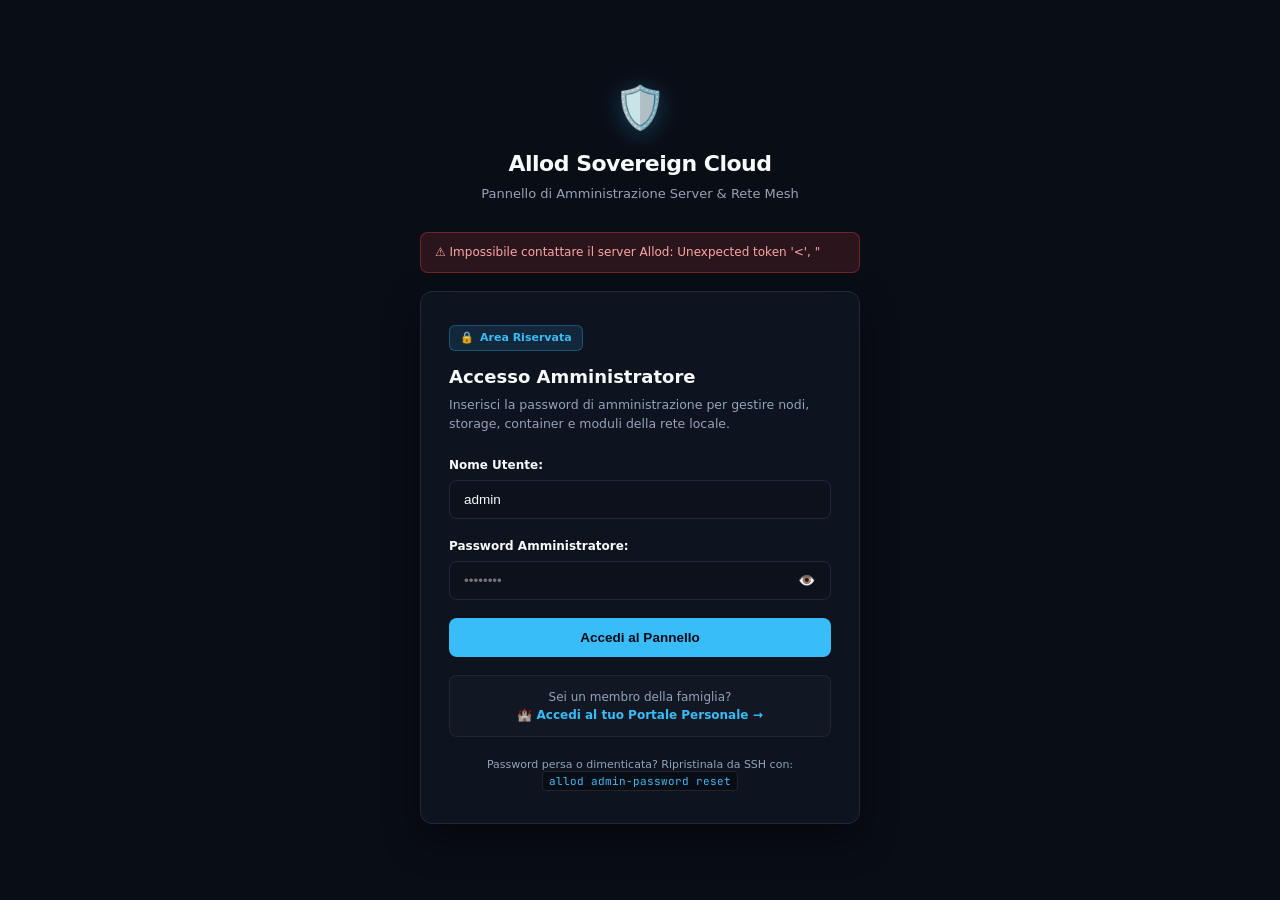
==== commit fc4dae4b: "feat(panel): add remastered Allod crest favicon and touch icons" ====
--- a/cmd/allod-panel/web/login.html
+++ b/cmd/allod-panel/web/login.html
@@ -4,6 +4,10 @@
   <meta charset="UTF-8">
   <meta name="viewport" content="width=device-width, initial-scale=1.0">
   <title>Allod — Accesso Amministratore</title>
+  <link rel="icon" type="image/x-icon" href="/favicon.ico">
+  <link rel="icon" type="image/png" sizes="32x32" href="/favicon.png">
+  <link rel="icon" type="image/png" sizes="192x192" href="/favicon-192.png">
+  <link rel="apple-touch-icon" sizes="180x180" href="/apple-touch-icon.png">
   <link rel="stylesheet" href="style.css">
   <link rel="preconnect" href="https://fonts.googleapis.com">
   <link rel="preconnect" href="https://fonts.gstatic.com" crossorigin>
@@ -303,7 +307,7 @@
         <div class="form-group">
           <label class="form-label" for="setup-password">Nuova Password Amministratore:</label>
           <div class="input-wrapper">
-            <input type="password" id="setup-password" class="form-input" placeholder="Minimo 6 caratteri" minlength="6" required>
+            <input type="password" id="setup-password" class="form-input" placeholder="Minimo 12 caratteri" minlength="12" required>
             <button type="button" class="btn-toggle-eye" onclick="togglePassVisibility('setup-password', this)">👁️</button>
           </div>
         </div>
@@ -311,8 +315,15 @@
         <div class="form-group">
           <label class="form-label" for="setup-confirm">Conferma Password:</label>
           <div class="input-wrapper">
-            <input type="password" id="setup-confirm" class="form-input" placeholder="Ripeti la password" minlength="6" required>
+            <input type="password" id="setup-confirm" class="form-input" placeholder="Ripeti la password" minlength="12" required>
             <button type="button" class="btn-toggle-eye" onclick="togglePassVisibility('setup-confirm', this)">👁️</button>
+          </div>
+        </div>
+
+        <div class="form-group" id="setup-token-group">
+          <label class="form-label" for="setup-token">Token di Setup (richiesto solo per accessi da remoto/LAN):</label>
+          <div class="input-wrapper">
+            <input type="text" id="setup-token" class="form-input" placeholder="Token monouso stampato nei log all'avvio">
           </div>
         </div>
 
@@ -429,14 +440,16 @@
       const p1 = document.getElementById('setup-password').value;
       const p2 = document.getElementById('setup-confirm').value;
 
-      if (p1.length < 6) {
-        showAlert('La password deve contenere almeno 6 caratteri');
+      if (p1.length < 12) {
+        showAlert('La password deve contenere almeno 12 caratteri');
         return;
       }
       if (p1 !== p2) {
         showAlert('Le password inserite non coincidono');
         return;
       }
+
+      const tok = document.getElementById('setup-token') ? document.getElementById('setup-token').value.trim() : '';
 
       btn.disabled = true;
       btn.innerHTML = '<span class="loading-spinner"></span> <span>Salvataggio e attivazione...</span>';
@@ -445,7 +458,7 @@
         const res = await fetch('/api/auth/setup', {
           method: 'POST',
           headers: { 'Content-Type': 'application/json' },
-          body: JSON.stringify({ password: p1 })
+          body: JSON.stringify({ password: p1, setup_token: tok })
         });
         const data = await res.json();
 
--- a/cmd/allod-panel/web/style.css
+++ b/cmd/allod-panel/web/style.css
@@ -4,27 +4,86 @@
 
 /* 1. Default Slate (Current Baseline) */
 :root {
-  --bg-dark: #0f172a;
-  --bg-sidebar: #090d16;
-  --card-bg: #1e293b;
-  --card-border: #334155;
-  --text-main: #f8fafc;
-  --text-muted: #94a3b8;
+  /* Shadcn-inspired Design Tokens (Neutral Slate Dark Baseline) */
+  --background: #090d16;
+  --foreground: #f8fafc;
+
+  --card: #0d131f;
+  --card-foreground: #f8fafc;
+
+  --popover: #0d131f;
+  --popover-foreground: #f8fafc;
+
   --primary: #38bdf8;
   --primary-hover: #0ea5e9;
-  --primary-gradient: linear-gradient(135deg, #38bdf8 0%, #0284c7 100%);
-  --primary-light: rgba(56, 189, 248, 0.15);
-  --primary-text: #0f172a;
+  --primary-foreground: #020817;
+  --primary-light: rgba(56, 189, 248, 0.12);
+
+  --secondary: #162032;
+  --secondary-foreground: #e2e8f0;
+  --secondary-hover: #1e293b;
+
+  --muted: #162032;
+  --muted-foreground: #94a3b8;
+
+  --accent: #1e293b;
+  --accent-foreground: #f8fafc;
+
+  --destructive: #ef4444;
+  --destructive-foreground: #f8fafc;
+
+  --border: #1e293b;
+  --border-subtle: rgba(255, 255, 255, 0.06);
+  --input: #1e293b;
+  --ring: #38bdf8;
+
   --success: #10b981;
   --warning: #f59e0b;
-  --danger: #ef4444;
-  --console-bg: #090d16;
-  --input-bg: #0f172a;
-  --radius: 12px;
-  --font-main: 'Inter', system-ui, -apple-system, sans-serif;
-  --font-display: 'Inter', system-ui, -apple-system, sans-serif;
-  --card-shadow: 0 4px 6px -1px rgba(0, 0, 0, 0.2);
-  --transition: all 0.2s ease-in-out;
+  --info: #38bdf8;
+
+  /* Layout & Radii */
+  --radius-sm: 6px;
+  --radius-md: 8px;
+  --radius-lg: 12px;
+  --radius-xl: 16px;
+
+  --space-1: 4px;
+  --space-2: 8px;
+  --space-3: 12px;
+  --space-4: 16px;
+  --space-5: 20px;
+  --space-6: 24px;
+  --space-8: 32px;
+
+  /* Typography Tokens (System Font Stack - Zero External Calls) */
+  --font-size-xs: 11px;
+  --font-size-sm: 12.5px;
+  --font-size-base: 14px;
+  --font-size-lg: 16px;
+  --font-size-xl: 18px;
+  --font-size-2xl: 22px;
+  --font-size-3xl: 28px;
+
+  --font-sans: system-ui, -apple-system, BlinkMacSystemFont, "Segoe UI", Roboto, "Helvetica Neue", Arial, sans-serif;
+  --font-mono: ui-monospace, SFMono-Regular, Menlo, Monaco, Consolas, "Liberation Mono", "Courier New", monospace;
+
+  /* Backward-Compatibility Aliases */
+  --bg-dark: var(--background);
+  --bg-sidebar: #06090e;
+  --card-bg: var(--card);
+  --card-border: var(--border);
+  --text-main: var(--foreground);
+  --text-muted: var(--muted-foreground);
+  --danger: var(--destructive);
+  --console-bg: #06090e;
+  --input-bg: #0c111c;
+  --radius: var(--radius-lg);
+  --font-main: var(--font-sans);
+  --font-display: var(--font-sans);
+  --card-shadow: 0 1px 3px 0 rgba(0, 0, 0, 0.3), 0 1px 2px -1px rgba(0, 0, 0, 0.3);
+  --transition: all 0.15s ease-in-out;
+  --primary-gradient: var(--primary);
+  --primary-text: var(--primary-foreground);
 }
 
 /* 2. Theme: Moderno (Creative Tim Material Dashboard) */
@@ -80,7 +139,7 @@
   border-radius: 16px;
 }
 
-/* 3. Theme: CIA // Tactical (Tom Clancy: Jack Ryan, Splinter Cell, Ghost Recon) */
+/* 3. Theme: Tactical Ops // NVG (Tactical HUD, Night Vision) */
 [data-theme="cia"] {
   --bg-dark: #040806;
   --bg-sidebar: #020503;
@@ -181,7 +240,7 @@
   to { transform: translate(-50%, -50%) rotate(360deg); }
 }
 
-/* Horizontal Scanning Laser (Ghost Recon Cross-Com / Splinter Cell NVG) */
+/* Horizontal Scanning Laser (Tactical Cross-Com / NVG) */
 [data-theme="cia"] .tactical-scanline {
   position: absolute;
   left: 0;
@@ -237,7 +296,7 @@
   pointer-events: none;
 }
 
-/* Tactical HUD Cards with Ghost Recon / Splinter Cell L-Brackets */
+/* Tactical HUD Cards with Corner Telemetry L-Brackets */
 [data-theme="cia"] .card,
 [data-theme="cia"] .module-card,
 [data-theme="cia"] .launchpad-card {
@@ -780,6 +839,151 @@
   box-shadow: 0 3px 8px rgba(212, 175, 55, 0.25) !important;
 }
 
+/* 5. Theme: Modern Cloud Elegante (Modern Cloud / Dark Glassmorphism) */
+[data-theme="cloud"] {
+  --bg-dark: #07090e;
+  --bg-sidebar: rgba(10, 15, 26, 0.88);
+  --card-bg: rgba(16, 24, 39, 0.72);
+  --card-border: rgba(255, 255, 255, 0.08);
+  --card-border-hover: rgba(56, 189, 248, 0.4);
+  --text-main: #f8fafc;
+  --text-muted: #94a3b8;
+  --primary: #38bdf8;
+  --primary-hover: #0284c7;
+  --primary-gradient: linear-gradient(135deg, #38bdf8 0%, #2563eb 100%);
+  --primary-light: rgba(56, 189, 248, 0.12);
+  --primary-text: #0b1120;
+  --success: #10b981;
+  --warning: #f59e0b;
+  --danger: #ef4444;
+  --console-bg: #05070c;
+  --input-bg: rgba(15, 23, 42, 0.6);
+  --radius: 14px;
+  --font-main: 'Inter', -apple-system, BlinkMacSystemFont, 'Segoe UI', Roboto, sans-serif;
+  --font-display: 'Inter', -apple-system, BlinkMacSystemFont, 'Segoe UI', Roboto, sans-serif;
+  --card-shadow: 0 10px 30px -5px rgba(0, 0, 0, 0.5), inset 0 1px 0 0 rgba(255, 255, 255, 0.06);
+  --transition: all 0.25s cubic-bezier(0.16, 1, 0.3, 1);
+}
+
+[data-theme="cloud"] body {
+  background-color: #07090e;
+  background-image: 
+    radial-gradient(at 0% 0%, rgba(56, 189, 248, 0.06) 0px, transparent 45%),
+    radial-gradient(at 100% 100%, rgba(37, 99, 235, 0.06) 0px, transparent 45%);
+  background-attachment: fixed;
+}
+
+[data-theme="cloud"] .sidebar {
+  background: var(--bg-sidebar);
+  backdrop-filter: blur(24px);
+  -webkit-backdrop-filter: blur(24px);
+  border-right: 1px solid rgba(255, 255, 255, 0.06);
+}
+
+[data-theme="cloud"] .topbar {
+  background: rgba(7, 9, 14, 0.75);
+  backdrop-filter: blur(20px);
+  -webkit-backdrop-filter: blur(20px);
+  border-bottom: 1px solid rgba(255, 255, 255, 0.06);
+}
+
+[data-theme="cloud"] .card,
+[data-theme="cloud"] .module-card,
+[data-theme="cloud"] .launchpad-card {
+  background: var(--card-bg);
+  backdrop-filter: blur(20px);
+  -webkit-backdrop-filter: blur(20px);
+  border: 1px solid var(--card-border);
+  box-shadow: 0 8px 24px -4px rgba(0, 0, 0, 0.45), inset 0 1px 0 0 rgba(255, 255, 255, 0.06);
+  border-radius: var(--radius);
+}
+
+[data-theme="cloud"] .card:hover,
+[data-theme="cloud"] .module-card:hover,
+[data-theme="cloud"] .launchpad-card:hover {
+  border-color: var(--card-border-hover);
+  box-shadow: 0 16px 36px -6px rgba(0, 0, 0, 0.6), 0 0 20px -2px rgba(56, 189, 248, 0.15), inset 0 1px 0 0 rgba(255, 255, 255, 0.12);
+  transform: translateY(-2px);
+}
+
+[data-theme="cloud"] .nav-item {
+  border-radius: 10px;
+  transition: all 0.2s cubic-bezier(0.16, 1, 0.3, 1);
+}
+
+[data-theme="cloud"] .nav-item:hover {
+  background: rgba(255, 255, 255, 0.05);
+  color: #ffffff;
+}
+
+[data-theme="cloud"] .nav-item.active {
+  background: rgba(56, 189, 248, 0.12) !important;
+  color: #38bdf8 !important;
+  border-left: 3px solid #38bdf8;
+  font-weight: 600;
+  box-shadow: 0 4px 16px rgba(56, 189, 248, 0.15);
+}
+
+[data-theme="cloud"] .btn-primary,
+[data-theme="cloud"] .launchpad-btn-primary {
+  background: linear-gradient(135deg, #38bdf8 0%, #2563eb 100%) !important;
+  color: #ffffff !important;
+  border: none;
+  box-shadow: 0 4px 14px 0 rgba(37, 99, 235, 0.35);
+  font-weight: 600;
+  border-radius: 10px;
+}
+
+[data-theme="cloud"] .btn-primary:hover,
+[data-theme="cloud"] .launchpad-btn-primary:hover {
+  background: linear-gradient(135deg, #60a5fa 0%, #1d4ed8 100%) !important;
+  box-shadow: 0 6px 20px rgba(37, 99, 235, 0.55);
+  transform: translateY(-1px);
+}
+
+[data-theme="cloud"] .badge {
+  border-radius: 20px;
+  font-weight: 600;
+  padding: 3px 9px;
+  letter-spacing: 0.2px;
+}
+
+[data-theme="cloud"] .badge-success {
+  background: rgba(16, 185, 129, 0.14);
+  color: #34d399;
+  border: 1px solid rgba(16, 185, 129, 0.3);
+}
+
+[data-theme="cloud"] .badge-warning {
+  background: rgba(245, 158, 11, 0.14);
+  color: #fbbf24;
+  border: 1px solid rgba(245, 158, 11, 0.3);
+}
+
+[data-theme="cloud"] .badge-danger {
+  background: rgba(239, 68, 68, 0.14);
+  color: #f87171;
+  border: 1px solid rgba(239, 68, 68, 0.3);
+}
+
+[data-theme="cloud"] .badge-primary {
+  background: rgba(56, 189, 248, 0.14);
+  color: #38bdf8;
+  border: 1px solid rgba(56, 189, 248, 0.3);
+}
+
+[data-theme="cloud"] .badge-info {
+  background: rgba(99, 102, 241, 0.14);
+  color: #818cf8;
+  border: 1px solid rgba(99, 102, 241, 0.3);
+}
+
+[data-theme="cloud"] .vitals-pill {
+  background: rgba(16, 24, 39, 0.85);
+  border: 1px solid rgba(255, 255, 255, 0.08);
+  box-shadow: 0 2px 10px rgba(0, 0, 0, 0.3);
+}
+
 * {
   box-sizing: border-box;
   margin: 0;
@@ -984,12 +1188,68 @@
   gap: 20px;
 }
 
+/* Shadcn-inspired Overview Page Header */
+.overview-header-row {
+  display: flex;
+  justify-content: space-between;
+  align-items: flex-start;
+  margin-bottom: 24px;
+  flex-wrap: wrap;
+  gap: 12px;
+}
+
+.overview-headline {
+  display: flex;
+  align-items: center;
+  gap: 12px;
+}
+
+.overview-title {
+  font-size: var(--font-size-2xl);
+  font-weight: 600;
+  letter-spacing: -0.02em;
+  color: var(--foreground);
+  margin: 0;
+}
+
+.overview-status-pill {
+  display: inline-flex;
+  align-items: center;
+  gap: 6px;
+  padding: 3px 10px;
+  border-radius: 9999px;
+  background: rgba(16, 185, 129, 0.1);
+  border: 1px solid rgba(16, 185, 129, 0.25);
+  color: var(--success);
+  font-size: var(--font-size-xs);
+  font-weight: 500;
+}
+
+.overview-status-dot {
+  width: 6px;
+  height: 6px;
+  border-radius: 50%;
+  background: var(--success);
+}
+
+.overview-subtitle {
+  font-size: var(--font-size-sm);
+  color: var(--muted-foreground);
+  margin: 4px 0 0 0;
+}
+
+/* Modern Card Component */
 .card {
-  background: var(--card-bg);
-  border: 1px solid var(--card-border);
-  border-radius: var(--radius);
-  padding: 20px;
-  box-shadow: 0 4px 6px -1px rgba(0, 0, 0, 0.2);
+  background: var(--card);
+  border: 1px solid var(--border);
+  border-radius: var(--radius-lg);
+  padding: 20px 22px;
+  box-shadow: var(--card-shadow);
+  transition: border-color 0.15s ease;
+}
+
+.card:hover {
+  border-color: rgba(255, 255, 255, 0.10);
 }
 
 .card-header {
@@ -1000,41 +1260,59 @@
 }
 
 .card-header h3 {
-  font-size: 16px;
+  font-size: var(--font-size-base);
   font-weight: 600;
+  color: var(--foreground);
+  letter-spacing: -0.01em;
+  margin: 0;
 }
 
 .metric-card {
   display: flex;
   flex-direction: column;
   justify-content: space-between;
+  padding: 18px 20px;
+  background: var(--card);
+  border: 1px solid var(--border);
+  border-radius: var(--radius-lg);
+  box-shadow: var(--card-shadow);
+  transition: border-color 0.15s ease, background 0.15s ease;
+}
+
+.metric-card:hover {
+  border-color: rgba(255, 255, 255, 0.12);
 }
 
 .metric-header {
   display: flex;
   justify-content: space-between;
   align-items: center;
-  color: var(--text-muted);
-  font-size: 13px;
-  font-weight: 500;
+  color: var(--muted-foreground);
+  font-size: var(--font-size-xs);
+  font-weight: 600;
+  text-transform: uppercase;
+  letter-spacing: 0.05em;
 }
 
 .metric-value {
-  font-size: 22px;
-  font-weight: 700;
-  margin: 10px 0 4px;
+  font-size: var(--font-size-2xl);
+  font-weight: 600;
+  color: var(--foreground);
+  letter-spacing: -0.02em;
+  margin: 8px 0 4px;
 }
 
 .metric-subtext {
-  font-size: 12px;
-  color: var(--text-muted);
+  font-size: var(--font-size-xs);
+  color: var(--muted-foreground);
+  line-height: 1.4;
 }
 
 .progress-bar-bg {
   width: 100%;
-  height: 6px;
-  background: #334155;
-  border-radius: 4px;
+  height: 4px;
+  background: var(--muted);
+  border-radius: 9999px;
   overflow: hidden;
   margin-top: 8px;
 }
@@ -1042,14 +1320,15 @@
 .progress-bar-fill {
   height: 100%;
   background: var(--primary);
-  border-radius: 4px;
+  border-radius: 9999px;
   transition: width 0.3s ease;
 }
 
 .metric-footer {
-  font-size: 11px;
-  color: var(--text-muted);
-  margin-top: 6px;
+  font-size: var(--font-size-xs);
+  color: var(--muted-foreground);
+  margin-top: 8px;
+  line-height: 1.4;
 }
 
 /* Modules Tier Sections & Container */
@@ -1207,6 +1486,239 @@
 .module-tier-count.count-zero-active {
   color: var(--text-muted);
   opacity: 0.75;
+}
+
+/* ==========================================================================
+   MODULES CONTROL BAR & VIEW MODE (BASE vs EXPERT)
+   ========================================================================== */
+.modules-control-bar {
+  display: flex;
+  justify-content: space-between;
+  align-items: center;
+  flex-wrap: wrap;
+  gap: 12px;
+  margin-bottom: 20px;
+  padding: 10px 16px;
+  background: rgba(15, 23, 42, 0.6);
+  border: 1px solid var(--card-border);
+  border-radius: var(--radius);
+  backdrop-filter: blur(12px);
+  -webkit-backdrop-filter: blur(12px);
+}
+
+.view-mode-toggle-group {
+  display: inline-flex;
+  align-items: center;
+  background: rgba(0, 0, 0, 0.35);
+  border: 1px solid var(--card-border);
+  border-radius: 30px;
+  padding: 3px;
+  gap: 4px;
+}
+
+.view-mode-pill {
+  border: none;
+  background: transparent;
+  color: var(--text-muted);
+  font-family: var(--font-main);
+  font-size: 12.5px;
+  font-weight: 500;
+  padding: 6px 14px;
+  border-radius: 20px;
+  cursor: pointer;
+  display: inline-flex;
+  align-items: center;
+  gap: 6px;
+  transition: all 0.2s cubic-bezier(0.16, 1, 0.3, 1);
+  user-select: none;
+}
+
+.view-mode-pill:hover {
+  color: var(--text-main);
+  background: rgba(255, 255, 255, 0.06);
+}
+
+.view-mode-pill.active {
+  background: var(--primary);
+  color: var(--primary-text, #0f172a);
+  font-weight: 700;
+  box-shadow: 0 2px 8px rgba(56, 189, 248, 0.35);
+}
+
+.modules-maintenance-group {
+  display: flex;
+  align-items: center;
+  gap: 8px;
+  flex-wrap: wrap;
+}
+
+/* Base (Simple) Card Styling */
+.module-card.mode-simple {
+  padding: 16px 18px;
+  gap: 10px;
+}
+
+.module-card.mode-simple .module-simple-header {
+  display: flex;
+  justify-content: space-between;
+  align-items: center;
+  gap: 12px;
+}
+
+.module-simple-left {
+  display: flex;
+  align-items: center;
+  gap: 12px;
+  min-width: 0;
+}
+
+.module-simple-icon {
+  font-size: 26px;
+  width: 44px;
+  height: 44px;
+  display: flex;
+  align-items: center;
+  justify-content: center;
+  background: rgba(255, 255, 255, 0.04);
+  border: 1px solid rgba(255, 255, 255, 0.08);
+  border-radius: 12px;
+  flex-shrink: 0;
+}
+
+.module-simple-titles {
+  display: flex;
+  flex-direction: column;
+  min-width: 0;
+}
+
+.module-simple-name {
+  font-size: 15px;
+  font-weight: 700;
+  color: var(--text-main);
+  line-height: 1.25;
+  white-space: nowrap;
+  overflow: hidden;
+  text-overflow: ellipsis;
+}
+
+.module-simple-sub {
+  font-size: 11px;
+  color: var(--text-muted);
+  margin-top: 2px;
+  display: flex;
+  align-items: center;
+  gap: 6px;
+}
+
+.module-simple-desc {
+  font-size: 12px;
+  color: var(--text-muted);
+  margin: 6px 0 10px 0;
+  line-height: 1.45;
+}
+
+.module-simple-controls {
+  display: flex;
+  justify-content: space-between;
+  align-items: center;
+  flex-wrap: wrap;
+  gap: 10px;
+  padding: 8px 12px;
+  background: rgba(0, 0, 0, 0.2);
+  border: 1px solid rgba(255, 255, 255, 0.05);
+  border-radius: 8px;
+}
+
+.module-simple-level {
+  display: flex;
+  align-items: center;
+  gap: 8px;
+}
+
+.module-simple-actions {
+  display: flex;
+  align-items: center;
+  gap: 8px;
+  margin-top: 4px;
+}
+
+.module-simple-actions .btn {
+  font-size: 12px;
+  font-weight: 600;
+  padding: 8px 14px;
+  border-radius: 8px;
+}
+
+/* Progressive Disclosure: Accordion for Technical Details */
+.module-tech-accordion {
+  margin-top: 10px;
+  border-top: 1px solid rgba(255, 255, 255, 0.08);
+  padding-top: 8px;
+}
+
+.module-tech-summary {
+  display: flex;
+  justify-content: space-between;
+  align-items: center;
+  font-size: 11.5px;
+  font-weight: 600;
+  color: var(--primary);
+  cursor: pointer;
+  user-select: none;
+  list-style: none;
+  padding: 6px 8px;
+  border-radius: 6px;
+  transition: all 0.15s ease;
+}
+
+.module-tech-summary::-webkit-details-marker {
+  display: none;
+}
+
+.module-tech-summary:hover {
+  background: rgba(56, 189, 248, 0.08);
+}
+
+.module-tech-accordion[open] .module-tech-summary .chevron {
+  transform: rotate(180deg);
+}
+
+.module-tech-summary .chevron {
+  transition: transform 0.2s ease;
+  font-size: 11px;
+}
+
+.module-tech-body {
+  margin-top: 10px;
+  display: flex;
+  flex-direction: column;
+  gap: 8px;
+  animation: slideDown 0.2s ease-out;
+}
+
+@keyframes slideDown {
+  from {
+    opacity: 0;
+    transform: translateY(-4px);
+  }
+  to {
+    opacity: 1;
+    transform: translateY(0);
+  }
+}
+
+/* Clean compact protected note for expert mode */
+.card-protected-bar {
+  margin-top: 8px;
+  padding: 6px 10px;
+  background: rgba(148, 163, 184, 0.08);
+  border-radius: 6px;
+  border: 1px solid rgba(148, 163, 184, 0.2);
+  font-size: 11px;
+  color: var(--text-muted);
+  display: flex;
+  align-items: center;
+  gap: 6px;
 }
 
 /* Modules Grid */
@@ -1296,40 +1808,73 @@
 }
 
 .node-item-box {
-  background: #0f172a;
-  border: 1px solid var(--card-border);
-  border-radius: 8px;
-  padding: 14px;
-  display: flex;
-  align-items: center;
-  gap: 12px;
+  background: rgba(13, 19, 31, 0.7);
+  border: 1px solid var(--border);
+  border-radius: var(--radius-md);
+  padding: 14px 16px;
+  display: flex;
+  align-items: center;
+  gap: 14px;
+  transition: border-color 0.15s ease, background 0.15s ease;
+}
+
+.node-item-box:hover {
+  border-color: rgba(255, 255, 255, 0.12);
+  background: rgba(13, 19, 31, 0.9);
 }
 
 .node-item-icon {
-  font-size: 24px;
+  font-size: 20px;
+  width: 38px;
+  height: 38px;
+  display: flex;
+  align-items: center;
+  justify-content: center;
+  background: var(--muted);
+  border-radius: var(--radius-md);
+  flex-shrink: 0;
 }
 
 .node-item-info h4 {
-  font-size: 14px;
+  font-size: var(--font-size-sm);
   font-weight: 600;
+  color: var(--foreground);
+  margin: 0 0 3px 0;
+  display: flex;
+  align-items: center;
+  gap: 8px;
 }
 
 .node-item-info p {
-  font-size: 12px;
-  color: var(--text-muted);
+  font-size: var(--font-size-xs);
+  color: var(--muted-foreground);
+  margin: 0;
 }
 
 /* Datasets Table */
 .data-table {
   width: 100%;
   border-collapse: collapse;
-  font-size: 13px;
+  font-size: var(--font-size-sm);
 }
 
 .data-table th, .data-table td {
-  padding: 10px 12px;
+  padding: 10px 14px;
   text-align: left;
-  border-bottom: 1px solid var(--card-border);
+  border-bottom: 1px solid var(--border);
+}
+
+.data-table th {
+  font-size: var(--font-size-xs);
+  font-weight: 600;
+  text-transform: uppercase;
+  letter-spacing: 0.05em;
+  color: var(--muted-foreground);
+  background: rgba(0, 0, 0, 0.2);
+}
+
+.data-table tbody tr:hover {
+  background: rgba(255, 255, 255, 0.02);
 }
 
 .data-table th {
@@ -1627,6 +2172,37 @@
     width: 95%;
     max-height: 90vh;
   }
+
+  .modules-control-bar {
+    flex-direction: column;
+    align-items: stretch;
+    padding: 10px 12px;
+    gap: 10px;
+  }
+
+  .view-mode-toggle-group {
+    width: 100%;
+    display: flex;
+  }
+
+  .view-mode-pill {
+    flex: 1;
+    justify-content: center;
+    padding: 8px 12px;
+    min-height: 40px;
+  }
+
+  .modules-maintenance-group {
+    width: 100%;
+    display: flex;
+    justify-content: space-between;
+  }
+
+  .modules-maintenance-group .btn {
+    flex: 1;
+    justify-content: center;
+    min-height: 38px;
+  }
 }
 
 @media (max-width: 480px) {
@@ -1649,6 +2225,27 @@
     display: flex;
     flex-wrap: wrap;
     gap: 4px;
+  }
+
+  .module-simple-header {
+    flex-direction: column;
+    align-items: flex-start !important;
+    gap: 8px !important;
+  }
+
+  .module-simple-left {
+    width: 100%;
+  }
+
+  .module-simple-actions {
+    flex-direction: column;
+    width: 100%;
+  }
+
+  .module-simple-actions .btn {
+    width: 100%;
+    min-height: 44px;
+    justify-content: center;
   }
 }
 
@@ -1918,6 +2515,13 @@
 .theme-preview-default .theme-preview-box { background: #1e293b; border: 1px solid #334155; }
 .theme-preview-default .theme-preview-box.active { border-color: #38bdf8; background: rgba(56, 189, 248, 0.25); }
 
+/* Theme Preview: Cloud (Modern Cloud Elegante) */
+.theme-preview-cloud { background: #07090e; }
+.theme-preview-cloud .theme-preview-sidebar { background: #0b0f19; border-right: 1px solid rgba(255,255,255,0.08); }
+.theme-preview-cloud .theme-preview-topbar { background: #101726; border-bottom: 1px solid rgba(255,255,255,0.08); }
+.theme-preview-cloud .theme-preview-box { background: rgba(16, 23, 38, 0.9); border: 1px solid rgba(255,255,255,0.08); border-radius: 8px; }
+.theme-preview-cloud .theme-preview-box.active { border-color: #38bdf8; background: rgba(56, 189, 248, 0.2); box-shadow: 0 0 10px rgba(56, 189, 248, 0.4); }
+
 /* Theme Preview: Moderno (Material Dashboard) */
 .theme-preview-moderno { background: #1a2035; }
 .theme-preview-moderno .theme-preview-sidebar { background: #1f283e; border-right: 1px solid rgba(255,255,255,0.08); }
@@ -1925,7 +2529,7 @@
 .theme-preview-moderno .theme-preview-box { background: #202940; border-radius: 6px; }
 .theme-preview-moderno .theme-preview-box.active { background: linear-gradient(195deg, #ec407a, #d81b60); box-shadow: 0 2px 6px rgba(233,30,99,0.5); }
 
-/* Theme Preview: CIA (Tom Clancy) */
+/* Theme Preview: Tactical Ops (NVG) */
 .theme-preview-cia { background: #040806; border: 1px solid #1a3824; }
 .theme-preview-cia .theme-preview-sidebar { background: #020503; border-right: 1px solid #1a3824; }
 .theme-preview-cia .theme-preview-topbar { background: #08130d; border-bottom: 1px solid #1a3824; }
@@ -2040,14 +2644,19 @@
 .vitals-dashboard-grid {
   display: grid;
   grid-template-columns: repeat(auto-fit, minmax(220px, 1fr));
-  gap: 12px;
+  gap: 14px;
 }
 
 .vitals-stat-box {
-  background: rgba(15, 23, 42, 0.65);
-  border: 1px solid var(--card-border);
-  border-radius: 8px;
-  padding: 14px;
+  background: rgba(13, 19, 31, 0.6);
+  border: 1px solid var(--border);
+  border-radius: var(--radius-md);
+  padding: 14px 16px;
+  transition: border-color 0.15s ease;
+}
+
+.vitals-stat-box:hover {
+  border-color: rgba(255, 255, 255, 0.12);
 }
 
 .vitals-stat-header {
@@ -2058,23 +2667,23 @@
 }
 
 .vitals-stat-title {
-  font-size: 11px;
+  font-size: var(--font-size-xs);
   font-weight: 600;
   text-transform: uppercase;
-  letter-spacing: 0.5px;
-  color: var(--text-muted);
+  letter-spacing: 0.05em;
+  color: var(--muted-foreground);
 }
 
 .vitals-stat-value {
-  font-size: 24px;
-  font-weight: 700;
-  color: var(--text-main);
-  letter-spacing: -0.5px;
+  font-size: var(--font-size-xl);
+  font-weight: 600;
+  color: var(--foreground);
+  letter-spacing: -0.01em;
 }
 
 .vitals-stat-footer {
-  font-size: 11px;
-  color: var(--text-muted);
+  font-size: var(--font-size-xs);
+  color: var(--muted-foreground);
 }
 
 .vitals-sensors-grid {
@@ -2087,16 +2696,16 @@
   display: flex;
   align-items: center;
   justify-content: space-between;
-  background: rgba(15, 23, 42, 0.45);
-  border: 1px solid var(--card-border);
-  border-radius: 6px;
+  background: rgba(13, 19, 31, 0.5);
+  border: 1px solid var(--border);
+  border-radius: var(--radius-sm);
   padding: 8px 12px;
-  font-size: 12px;
+  font-size: var(--font-size-sm);
 }
 
 .vitals-sensor-label {
   font-weight: 500;
-  color: var(--text-muted);
+  color: var(--muted-foreground);
   white-space: nowrap;
   overflow: hidden;
   text-overflow: ellipsis;
@@ -2104,11 +2713,11 @@
 }
 
 .vitals-sensor-temp {
-  font-weight: 700;
+  font-weight: 600;
   padding: 2px 6px;
-  border-radius: 4px;
-  font-family: 'JetBrains Mono', monospace;
-  font-size: 12px;
+  border-radius: var(--radius-sm);
+  font-family: var(--font-mono);
+  font-size: var(--font-size-xs);
 }
 
 @media (max-width: 768px) {
@@ -2122,3 +2731,130 @@
     display: none;
   }
 }
+
+/* ==========================================================================
+   Telemetry History & Historical Metrics Charts
+   ========================================================================== */
+.metrics-range-switcher {
+  display: inline-flex;
+  background: var(--muted);
+  border: 1px solid var(--border);
+  border-radius: var(--radius-md);
+  padding: 2px;
+  gap: 2px;
+}
+
+.metrics-range-btn {
+  background: transparent;
+  border: none;
+  color: var(--muted-foreground);
+  font-size: var(--font-size-xs);
+  font-weight: 500;
+  padding: 4px 10px;
+  border-radius: var(--radius-sm);
+  cursor: pointer;
+  transition: var(--transition);
+  font-family: inherit;
+}
+
+.metrics-range-btn:hover {
+  color: var(--foreground);
+  background: rgba(255, 255, 255, 0.06);
+}
+
+.metrics-range-btn.active {
+  background: var(--card);
+  color: var(--foreground);
+  box-shadow: 0 1px 2px rgba(0, 0, 0, 0.3);
+  font-weight: 600;
+}
+
+.metrics-charts-grid {
+  display: grid;
+  grid-template-columns: repeat(auto-fit, minmax(280px, 1fr));
+  gap: 14px;
+}
+
+.metrics-chart-box {
+  background: rgba(13, 19, 31, 0.55);
+  border: 1px solid var(--border);
+  border-radius: var(--radius-md);
+  padding: 12px 14px 10px 14px;
+  position: relative;
+  display: flex;
+  flex-direction: column;
+  transition: border-color 0.15s ease;
+}
+
+.metrics-chart-box:hover {
+  border-color: rgba(255, 255, 255, 0.12);
+}
+
+.metrics-chart-header {
+  display: flex;
+  justify-content: space-between;
+  align-items: center;
+  margin-bottom: 8px;
+}
+
+.metrics-chart-title {
+  font-size: var(--font-size-xs);
+  font-weight: 600;
+  text-transform: uppercase;
+  letter-spacing: 0.05em;
+  color: var(--muted-foreground);
+}
+
+.metrics-chart-stat {
+  font-size: 12px;
+  font-weight: 700;
+  font-family: 'JetBrains Mono', monospace;
+  color: var(--text-main);
+}
+
+.chart-canvas-wrap {
+  width: 100%;
+  height: 145px;
+  position: relative;
+  cursor: crosshair;
+}
+
+.chart-canvas-wrap canvas {
+  width: 100% !important;
+  height: 100% !important;
+  display: block;
+}
+
+.metrics-tooltip {
+  position: fixed;
+  pointer-events: none;
+  background: rgba(15, 23, 42, 0.95);
+  border: 1px solid var(--primary);
+  border-radius: 6px;
+  padding: 6px 10px;
+  font-size: 11px;
+  color: #fff;
+  z-index: 9999;
+  box-shadow: 0 4px 16px rgba(0, 0, 0, 0.6);
+  white-space: nowrap;
+  backdrop-filter: blur(6px);
+  -webkit-backdrop-filter: blur(6px);
+  transform: translate(-50%, -120%);
+  transition: opacity 0.1s ease;
+}
+
+[data-theme="cia"] .metrics-range-switcher {
+  background: rgba(8, 19, 13, 0.85);
+  border-color: #1a3824;
+}
+
+[data-theme="cia"] .metrics-chart-box {
+  background: rgba(8, 19, 13, 0.7);
+  border-color: #1a3824;
+}
+
+[data-theme="cia"] .metrics-tooltip {
+  background: rgba(8, 19, 13, 0.95);
+  border-color: #00ff66;
+  box-shadow: 0 0 12px rgba(0, 255, 102, 0.3);
+}
